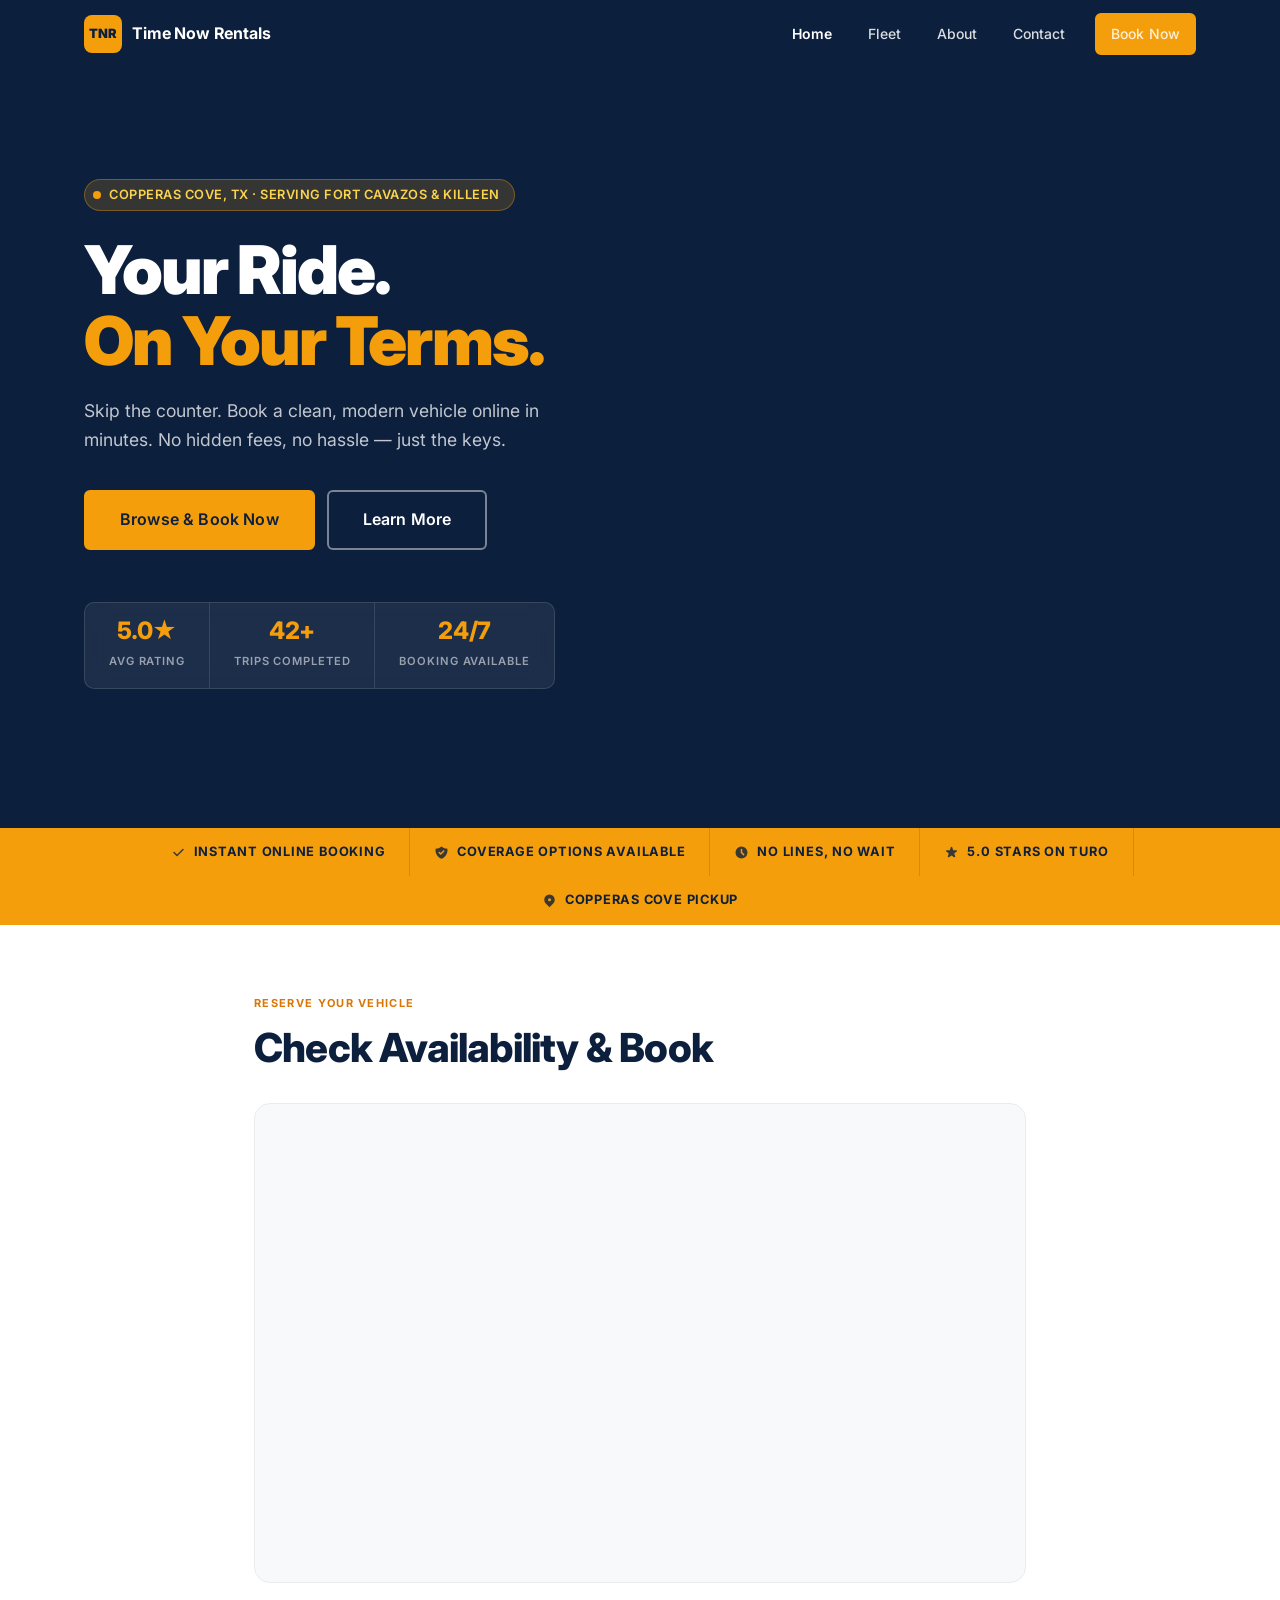
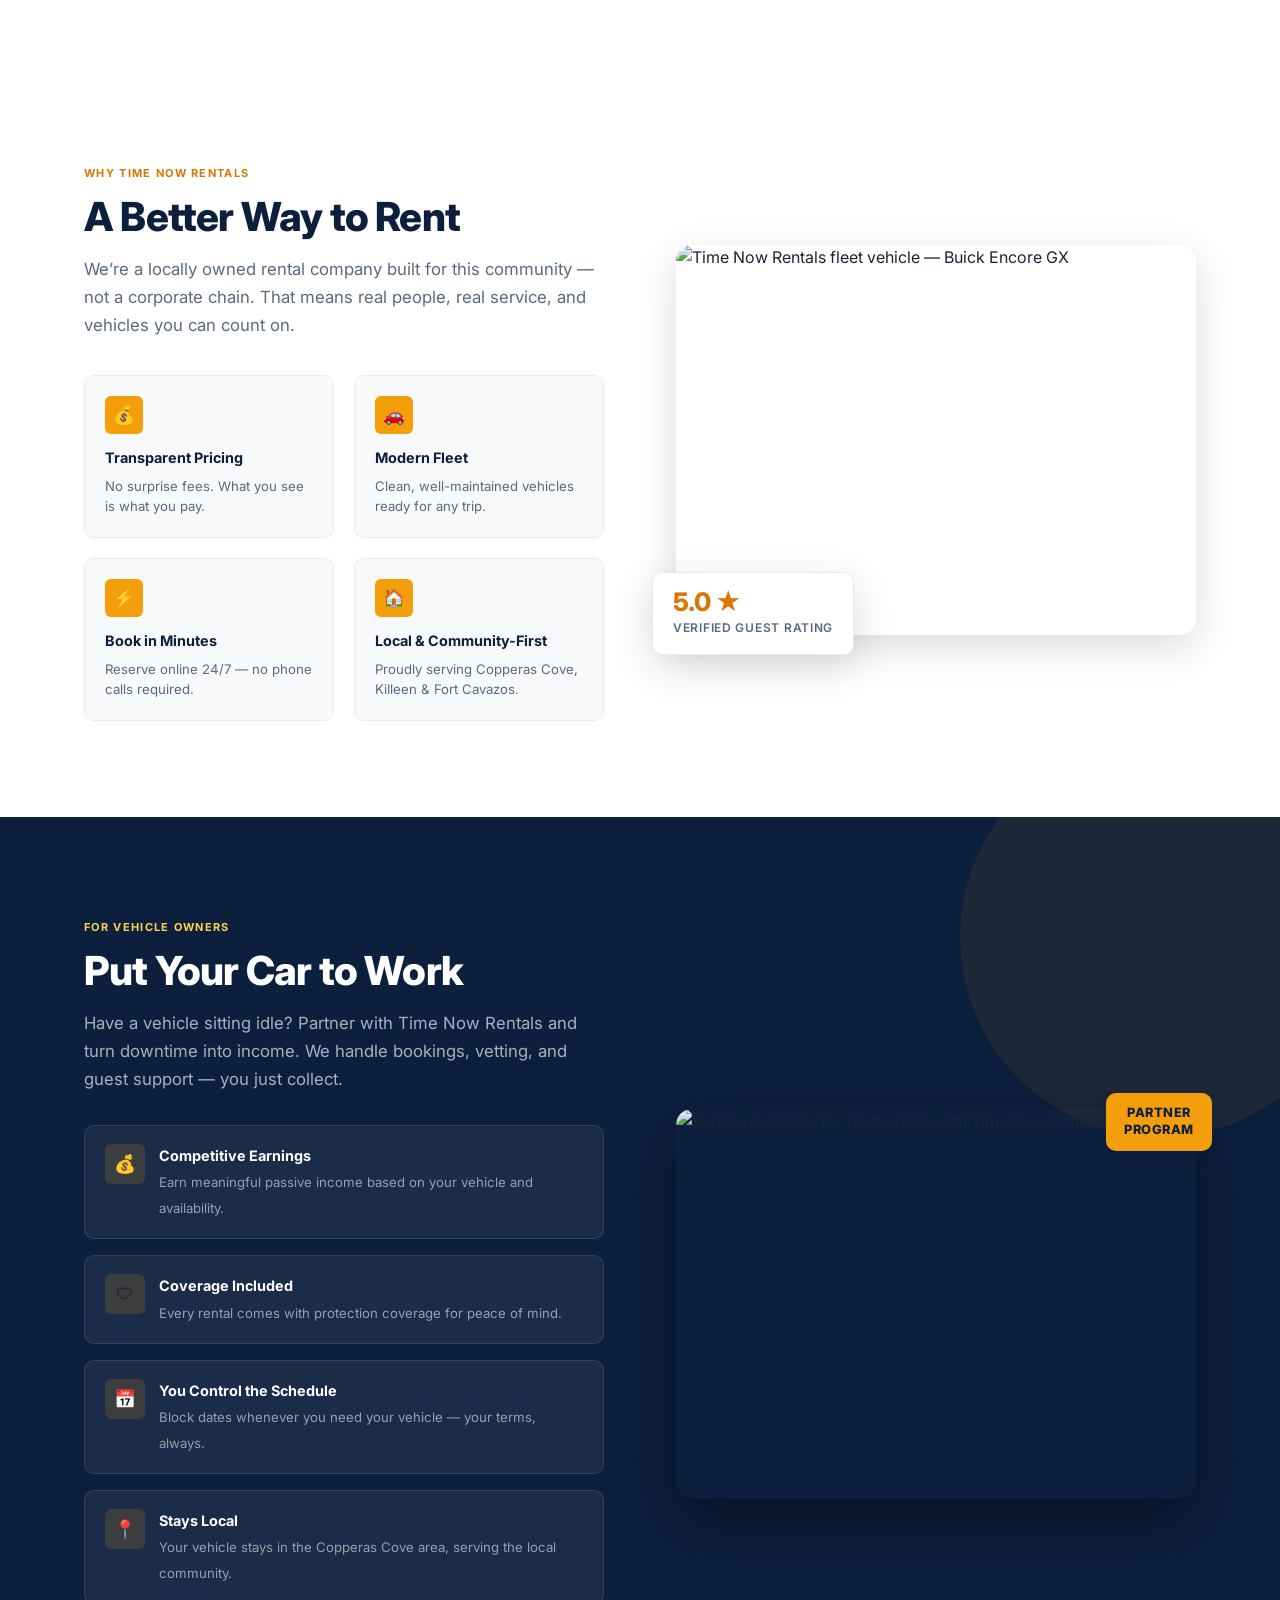
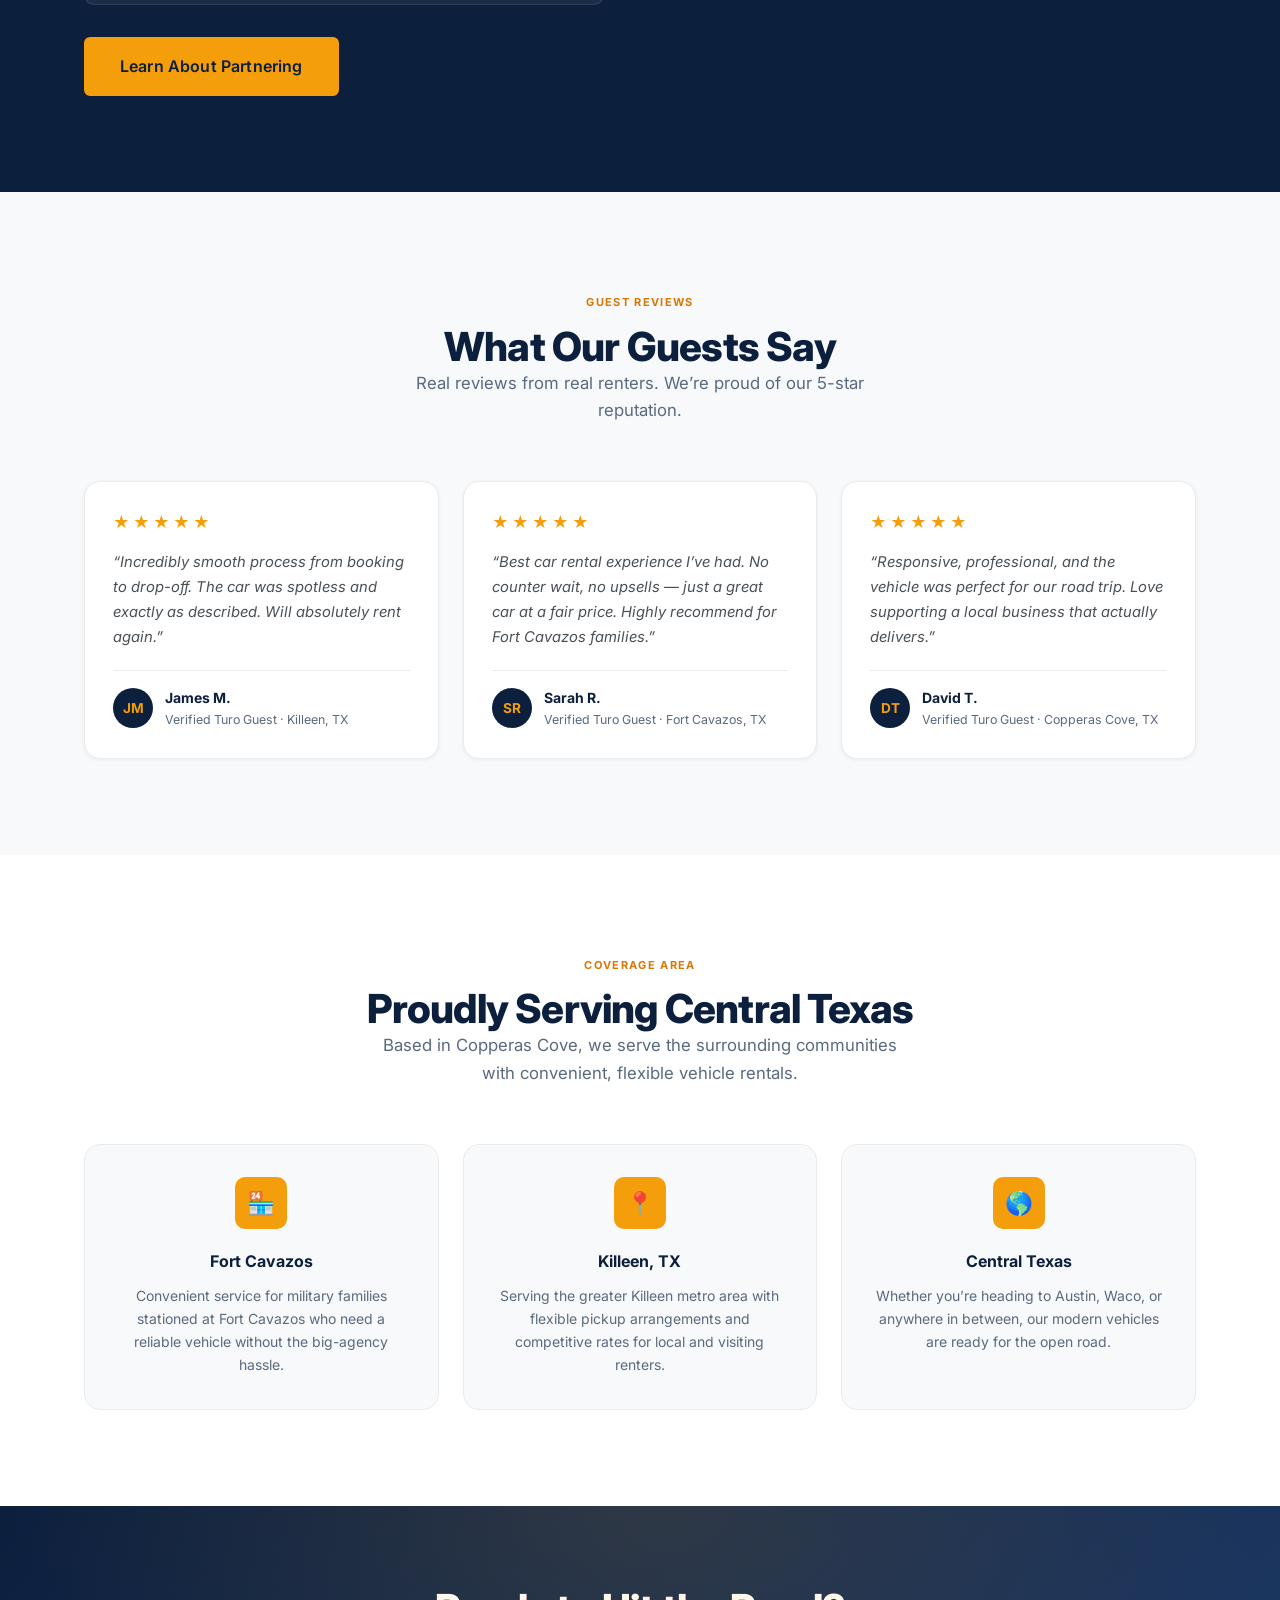
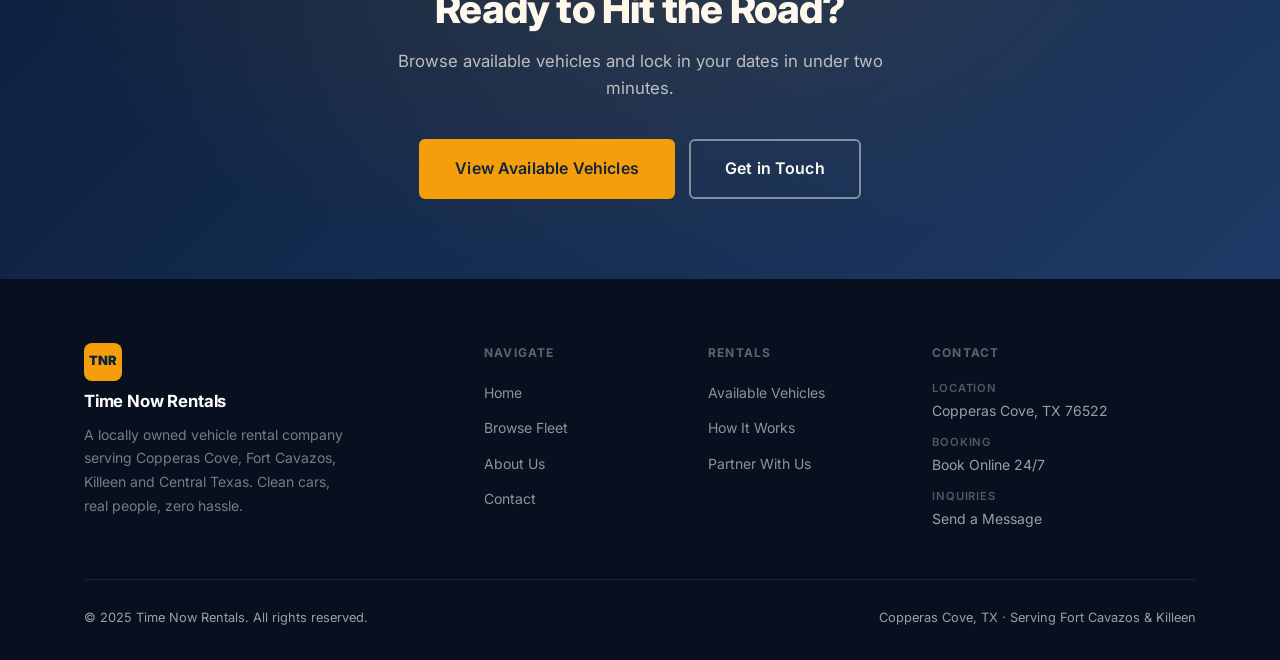
==== index.html @ 60cb6095 "Fix Wheelbase widget: use wheelbase-store custom element in index.html" ====
<!DOCTYPE html>
<html lang="en">
<head>
  <meta charset="UTF-8">
  <meta name="viewport" content="width=device-width, initial-scale=1.0">

  <!-- Primary SEO -->
  <title>Time Now Rentals | Car Rentals in Copperas Cove, TX — No Lines, No Fees</title>
  <meta name="description" content="Time Now Rentals offers clean, reliable car rentals in Copperas Cove, TX. Serving Fort Cavazos, Killeen & Central Texas. Instant online booking, flexible rates, 5.0-star service.">
  <meta name="keywords" content="car rental Copperas Cove TX, car rental Killeen TX, Fort Cavazos car rental, vehicle rental Central Texas, affordable car rental Texas, no fee car rental">
  <link rel="canonical" href="https://timenowrentals.com/">

  <!-- Open Graph -->
  <meta property="og:type" content="website">
  <meta property="og:url" content="https://timenowrentals.com/">
  <meta property="og:title" content="Time Now Rentals | Car Rentals in Copperas Cove, TX">
  <meta property="og:description" content="Clean, reliable vehicles. Instant online booking. No lines, no hidden fees. Serving Fort Cavazos, Killeen & Copperas Cove, TX.">
  <meta property="og:image" content="https://res.cloudinary.com/outdoorsy/image/upload/t_odw,a_exif,q_auto,f_auto,w_1200,h_630,c_fill/v1775086550/p/rentals/513238/images/hoom2nwshmah9omjgcvp.jpg">
  <meta property="og:site_name" content="Time Now Rentals">
  <meta property="og:locale" content="en_US">

  <!-- Twitter Card -->
  <meta name="twitter:card" content="summary_large_image">
  <meta name="twitter:title" content="Time Now Rentals — Copperas Cove, TX Car Rentals">
  <meta name="twitter:description" content="No lines. No hidden fees. Book a clean vehicle online in minutes. Serving Fort Cavazos & Killeen.">
  <meta name="twitter:image" content="https://res.cloudinary.com/outdoorsy/image/upload/t_odw,a_exif,q_auto,f_auto,w_1200,h_630,c_fill/v1775086550/p/rentals/513238/images/hoom2nwshmah9omjgcvp.jpg">

  <!-- Additional SEO -->
  <meta name="robots" content="index, follow, max-image-preview:large, max-snippet:-1, max-video-preview:-1">
  <meta name="geo.region" content="US-TX">
  <meta name="geo.placename" content="Copperas Cove">

  <!-- Favicon -->
  <link rel="icon" type="image/svg+xml" href="favicon.svg">
  <link rel="alternate icon" href="favicon.ico">
  <link rel="apple-touch-icon" href="favicon.svg">

  <!-- Fonts -->
  <link rel="preconnect" href="https://fonts.googleapis.com">
  <link rel="preconnect" href="https://fonts.gstatic.com" crossorigin>
  <link href="https://fonts.googleapis.com/css2?family=Inter:wght@300;400;500;600;700;800;900&display=swap" rel="stylesheet">

  <!-- Styles -->
  <link rel="stylesheet" href="style.css">

  <!-- Structured Data -->
  <script type="application/ld+json">
  {
    "@context": "https://schema.org",
    "@type": "LocalBusiness",
    "name": "Time Now Rentals",
    "description": "Locally owned car rental company in Copperas Cove, TX. Clean, modern vehicles with instant online booking. Serving Fort Cavazos, Killeen and Central Texas.",
    "url": "https://timenowrentals.com",
    "telephone": "+1-254-278-1168",
    "priceRange": "$$",
    "address": {
      "@type": "PostalAddress",
      "addressLocality": "Copperas Cove",
      "addressRegion": "TX",
      "addressCountry": "US"
    },
    "geo": {
      "@type": "GeoCoordinates",
      "latitude": 31.1218,
      "longitude": -97.9081
    },
    "areaServed": ["Copperas Cove", "Killeen", "Fort Cavazos", "Harker Heights", "Central Texas"],
    "aggregateRating": {
      "@type": "AggregateRating",
      "ratingValue": "5.0",
      "reviewCount": "42"
    },
    "openingHoursSpecification": {
      "@type": "OpeningHoursSpecification",
      "dayOfWeek": ["Monday","Tuesday","Wednesday","Thursday","Friday","Saturday","Sunday"],
      "opens": "00:00",
      "closes": "23:59"
    }
  }
  </script>

  <!-- Analytics -->
  <script async src="https://www.googletagmanager.com/gtag/js?id=G-KTR6MY8BYP"></script>
  <script>
    window.dataLayer = window.dataLayer || [];
    function gtag(){dataLayer.push(arguments);}
    gtag('js', new Date());
    gtag('config', 'G-KTR6MY8BYP');
  </script>

  <!-- Wheelbase Widget -->
  <script src="https://d2toxav8qvoos4.cloudfront.net/latest/wheelbase-widget.js"></script>
</head>
<body>

  <!-- ── Navigation ── -->
  <header class="site-header" id="site-header">
    <div class="header-inner">
      <a href="index.html" class="brand">
        <div class="brand-badge">TNR</div>
        <span class="brand-name">Time Now Rentals</span>
      </a>
      <nav aria-label="Main navigation">
        <ul class="nav-links">
          <li><a href="index.html" class="active">Home</a></li>
          <li><a href="fleet.html">Fleet</a></li>
          <li><a href="about.html">About</a></li>
          <li><a href="contact.html">Contact</a></li>
          <li class="nav-cta"><a href="fleet.html" class="btn btn-primary">Book Now</a></li>
        </ul>
      </nav>
    </div>
  </header>

  <!-- ── Hero ── -->
  <section class="hero" aria-label="Hero">
    <div class="hero-bg" style="background-image: url('https://images.unsplash.com/photo-1687917156585-2edf5b37a562?auto=format&fit=crop&w=1400&q=80');"></div>
    <div class="hero-overlay"></div>
    <div class="hero-content">
      <div class="hero-text">
        <div class="hero-tag">
          <div class="hero-tag-dot"></div>
          <span>Copperas Cove, TX &middot; Serving Fort Cavazos &amp; Killeen</span>
        </div>
        <h1 class="hero-heading">
          Your Ride.
          <em>On Your Terms.</em>
        </h1>
        <p class="hero-sub">Skip the counter. Book a clean, modern vehicle online in minutes. No hidden fees, no hassle — just the keys.</p>
        <div class="hero-actions">
          <a href="fleet.html" class="btn btn-primary btn-lg">Browse &amp; Book Now</a>
          <a href="about.html" class="btn btn-outline btn-lg">Learn More</a>
        </div>
        <div class="hero-stats">
          <div class="hero-stat">
            <span class="hero-stat-value">5.0&#9733;</span>
            <span class="hero-stat-label">Avg Rating</span>
          </div>
          <div class="hero-stat-divider"></div>
          <div class="hero-stat">
            <span class="hero-stat-value">42+</span>
            <span class="hero-stat-label">Trips Completed</span>
          </div>
          <div class="hero-stat-divider"></div>
          <div class="hero-stat">
            <span class="hero-stat-value">24/7</span>
            <span class="hero-stat-label">Booking Available</span>
          </div>
        </div>
      </div>
    </div>
  </section>

  <!-- ── Trust Bar ── -->
  <div class="trust-bar" role="complementary" aria-label="Key benefits">
    <div class="trust-inner">
      <div class="trust-item">
        <svg viewBox="0 0 20 20" fill="currentColor" aria-hidden="true"><path fill-rule="evenodd" d="M16.707 5.293a1 1 0 010 1.414l-8 8a1 1 0 01-1.414 0l-4-4a1 1 0 011.414-1.414L8 12.586l7.293-7.293a1 1 0 011.414 0z" clip-rule="evenodd"/></svg>
        Instant Online Booking
      </div>
      <div class="trust-item">
        <svg viewBox="0 0 20 20" fill="currentColor" aria-hidden="true"><path fill-rule="evenodd" d="M2.166 4.999A11.954 11.954 0 0010 1.944 11.954 11.954 0 0017.834 5c.11.65.166 1.32.166 2.001 0 5.225-3.34 9.67-8 11.317C5.34 16.67 2 12.225 2 7c0-.682.057-1.35.166-2.001zm11.541 3.708a1 1 0 00-1.414-1.414L9 10.586 7.707 9.293a1 1 0 00-1.414 1.414l2 2a1 1 0 001.414 0l4-4z" clip-rule="evenodd"/></svg>
        Coverage Options Available
      </div>
      <div class="trust-item">
        <svg viewBox="0 0 20 20" fill="currentColor" aria-hidden="true"><path fill-rule="evenodd" d="M10 18a8 8 0 100-16 8 8 0 000 16zm1-12a1 1 0 10-2 0v4a1 1 0 00.293.707l2.828 2.829a1 1 0 101.415-1.415L11 9.586V6z" clip-rule="evenodd"/></svg>
        No Lines, No Wait
      </div>
      <div class="trust-item">
        <svg viewBox="0 0 20 20" fill="currentColor" aria-hidden="true"><path d="M9.049 2.927c.3-.921 1.603-.921 1.902 0l1.07 3.292a1 1 0 00.95.69h3.462c.969 0 1.371 1.24.588 1.81l-2.8 2.034a1 1 0 00-.364 1.118l1.07 3.292c.3.921-.755 1.688-1.54 1.118l-2.8-2.034a1 1 0 00-1.175 0l-2.8 2.034c-.784.57-1.838-.197-1.539-1.118l1.07-3.292a1 1 0 00-.364-1.118L2.98 8.72c-.783-.57-.38-1.81.588-1.81h3.461a1 1 0 00.951-.69l1.07-3.292z"/></svg>
        5.0 Stars on Turo
      </div>
      <div class="trust-item">
        <svg viewBox="0 0 20 20" fill="currentColor" aria-hidden="true"><path fill-rule="evenodd" d="M5.05 4.05a7 7 0 119.9 9.9L10 18.9l-4.95-4.95a7 7 0 010-9.9zM10 11a2 2 0 100-4 2 2 0 000 4z" clip-rule="evenodd"/></svg>
        Copperas Cove Pickup
      </div>
    </div>
  </div>

  <!-- ── Booking Widget ── -->
  <section class="booking-section" id="booking" aria-label="Book a vehicle">
    <div class="container">
      <div class="section-header">
        <span class="section-eyebrow">Reserve Your Vehicle</span>
        <h2 class="section-title">Check Availability &amp; Book</h2>
      </div>
      <div class="widget-wrapper">
        <wheelbase-store dealer-id="4931047" env="production" store-type="auto"></wheelbase-store>
      </div>
    </div>
  </section>

  <!-- ── Why Choose Us ── -->
  <section class="why-section section" aria-labelledby="why-heading">
    <div class="container">
      <div class="why-inner">
        <div class="why-text">
          <span class="section-eyebrow">Why Time Now Rentals</span>
          <h2 class="section-title" id="why-heading">A Better Way to Rent</h2>
          <p class="section-subtitle">We&rsquo;re a locally owned rental company built for this community — not a corporate chain. That means real people, real service, and vehicles you can count on.</p>
          <div class="why-features">
            <div class="why-feature">
              <div class="why-feature-icon">&#128176;</div>
              <strong>Transparent Pricing</strong>
              <span>No surprise fees. What you see is what you pay.</span>
            </div>
            <div class="why-feature">
              <div class="why-feature-icon">&#128663;</div>
              <strong>Modern Fleet</strong>
              <span>Clean, well-maintained vehicles ready for any trip.</span>
            </div>
            <div class="why-feature">
              <div class="why-feature-icon">&#9889;</div>
              <strong>Book in Minutes</strong>
              <span>Reserve online 24/7 — no phone calls required.</span>
            </div>
            <div class="why-feature">
              <div class="why-feature-icon">&#127968;</div>
              <strong>Local &amp; Community-First</strong>
              <span>Proudly serving Copperas Cove, Killeen &amp; Fort Cavazos.</span>
            </div>
          </div>
        </div>
        <div class="why-visual">
          <div class="why-photo-main">
            <img src="https://res.cloudinary.com/outdoorsy/image/upload/t_odw,a_exif,q_auto,f_auto,w_600,h_400,c_fill/v1775086550/p/rentals/513238/images/hoom2nwshmah9omjgcvp.jpg" alt="Time Now Rentals fleet vehicle — Buick Encore GX" loading="lazy" width="600" height="400">
          </div>
          <div class="why-photo-float">
            <div class="float-card-value">5.0 &#9733;</div>
            <div class="float-card-label">Verified Guest Rating</div>
          </div>
        </div>
      </div>
    </div>
  </section>

  <!-- ── List / Partner Section ── -->
  <section class="list-car-section" id="partner" aria-labelledby="partner-heading">
    <div class="container">
      <div class="list-car-inner">
        <div class="list-car-text">
          <span class="section-eyebrow" style="color: var(--gold-light);">For Vehicle Owners</span>
          <h2 class="section-title light" id="partner-heading">Put Your Car to Work</h2>
          <p class="section-subtitle light">Have a vehicle sitting idle? Partner with Time Now Rentals and turn downtime into income. We handle bookings, vetting, and guest support — you just collect.</p>
          <ul class="list-car-perks" aria-label="Partnership benefits">
            <li>
              <div class="perk-icon">&#128176;</div>
              <div class="perk-text">
                <strong>Competitive Earnings</strong>
                <span>Earn meaningful passive income based on your vehicle and availability.</span>
              </div>
            </li>
            <li>
              <div class="perk-icon">&#128737;</div>
              <div class="perk-text">
                <strong>Coverage Included</strong>
                <span>Every rental comes with protection coverage for peace of mind.</span>
              </div>
            </li>
            <li>
              <div class="perk-icon">&#128197;</div>
              <div class="perk-text">
                <strong>You Control the Schedule</strong>
                <span>Block dates whenever you need your vehicle — your terms, always.</span>
              </div>
            </li>
            <li>
              <div class="perk-icon">&#128205;</div>
              <div class="perk-text">
                <strong>Stays Local</strong>
                <span>Your vehicle stays in the Copperas Cove area, serving the local community.</span>
              </div>
            </li>
          </ul>
          <div class="list-car-cta">
            <a href="contact.html?inquiry=list-car" class="btn btn-primary btn-lg">Learn About Partnering</a>
          </div>
        </div>
        <div class="list-car-visual">
          <div class="list-car-badge">Partner<br>Program</div>
          <div class="list-car-photo">
            <img src="https://res.cloudinary.com/outdoorsy/image/upload/t_odw,a_exif,q_auto,f_auto,w_600,h_400,c_fill/v1775085910/p/rentals/513237/images/gt4gju5jmqsystaajmo7.jpg" alt="Vehicle available for partnership with Time Now Rentals" loading="lazy" width="600" height="400">
          </div>
        </div>
      </div>
    </div>
  </section>

  <!-- ── Reviews ── -->
  <section class="reviews-section section" aria-labelledby="reviews-heading">
    <div class="container">
      <div class="section-header centered">
        <span class="section-eyebrow">Guest Reviews</span>
        <h2 class="section-title" id="reviews-heading">What Our Guests Say</h2>
        <p class="section-subtitle">Real reviews from real renters. We&rsquo;re proud of our 5-star reputation.</p>
      </div>
      <div class="reviews-grid">
        <article class="review-card">
          <div class="review-stars"><span>&#9733;</span><span>&#9733;</span><span>&#9733;</span><span>&#9733;</span><span>&#9733;</span></div>
          <p class="review-text">&ldquo;Incredibly smooth process from booking to drop-off. The car was spotless and exactly as described. Will absolutely rent again.&rdquo;</p>
          <div class="review-author">
            <div class="review-avatar">JM</div>
            <div>
              <div class="review-name">James M.</div>
              <div class="review-meta">Verified Turo Guest &middot; Killeen, TX</div>
            </div>
          </div>
        </article>
        <article class="review-card">
          <div class="review-stars"><span>&#9733;</span><span>&#9733;</span><span>&#9733;</span><span>&#9733;</span><span>&#9733;</span></div>
          <p class="review-text">&ldquo;Best car rental experience I&rsquo;ve had. No counter wait, no upsells — just a great car at a fair price. Highly recommend for Fort Cavazos families.&rdquo;</p>
          <div class="review-author">
            <div class="review-avatar">SR</div>
            <div>
              <div class="review-name">Sarah R.</div>
              <div class="review-meta">Verified Turo Guest &middot; Fort Cavazos, TX</div>
            </div>
          </div>
        </article>
        <article class="review-card">
          <div class="review-stars"><span>&#9733;</span><span>&#9733;</span><span>&#9733;</span><span>&#9733;</span><span>&#9733;</span></div>
          <p class="review-text">&ldquo;Responsive, professional, and the vehicle was perfect for our road trip. Love supporting a local business that actually delivers.&rdquo;</p>
          <div class="review-author">
            <div class="review-avatar">DT</div>
            <div>
              <div class="review-name">David T.</div>
              <div class="review-meta">Verified Turo Guest &middot; Copperas Cove, TX</div>
            </div>
          </div>
        </article>
      </div>
    </div>
  </section>

  <!-- ── Service Areas ── -->
  <section class="serve-section section section-alt" aria-labelledby="serve-heading">
    <div class="container">
      <div class="section-header centered">
        <span class="section-eyebrow">Coverage Area</span>
        <h2 class="section-title" id="serve-heading">Proudly Serving Central Texas</h2>
        <p class="section-subtitle">Based in Copperas Cove, we serve the surrounding communities with convenient, flexible vehicle rentals.</p>
      </div>
      <div class="serve-grid">
        <div class="serve-card">
          <div class="serve-icon">&#127978;</div>
          <h3>Fort Cavazos</h3>
          <p>Convenient service for military families stationed at Fort Cavazos who need a reliable vehicle without the big-agency hassle.</p>
        </div>
        <div class="serve-card">
          <div class="serve-icon">&#128205;</div>
          <h3>Killeen, TX</h3>
          <p>Serving the greater Killeen metro area with flexible pickup arrangements and competitive rates for local and visiting renters.</p>
        </div>
        <div class="serve-card">
          <div class="serve-icon">&#127758;</div>
          <h3>Central Texas</h3>
          <p>Whether you&rsquo;re heading to Austin, Waco, or anywhere in between, our modern vehicles are ready for the open road.</p>
        </div>
      </div>
    </div>
  </section>

  <!-- ── CTA Banner ── -->
  <section class="cta-banner" aria-label="Call to action">
    <div class="container">
      <h2 class="section-title">Ready to Hit the Road?</h2>
      <p class="section-subtitle">Browse available vehicles and lock in your dates in under two minutes.</p>
      <div class="cta-actions">
        <a href="fleet.html" class="btn btn-primary btn-lg">View Available Vehicles</a>
        <a href="contact.html" class="btn btn-outline btn-lg">Get in Touch</a>
      </div>
    </div>
  </section>

  <!-- ── Footer ── -->
  <footer class="site-footer" role="contentinfo">
    <div class="container">
      <div class="footer-grid">
        <div class="footer-brand">
          <a href="index.html" class="brand">
            <div class="brand-badge">TNR</div>
          </a>
          <span class="brand-name">Time Now Rentals</span>
          <p>A locally owned vehicle rental company serving Copperas Cove, Fort Cavazos, Killeen and Central Texas. Clean cars, real people, zero hassle.</p>
        </div>
        <div class="footer-col">
          <h4>Navigate</h4>
          <ul>
            <li><a href="index.html">Home</a></li>
            <li><a href="fleet.html">Browse Fleet</a></li>
            <li><a href="about.html">About Us</a></li>
            <li><a href="contact.html">Contact</a></li>
          </ul>
        </div>
        <div class="footer-col">
          <h4>Rentals</h4>
          <ul>
            <li><a href="fleet.html">Available Vehicles</a></li>
            <li><a href="fleet.html">How It Works</a></li>
            <li><a href="contact.html?inquiry=list-car">Partner With Us</a></li>
          </ul>
        </div>
        <div class="footer-col">
          <h4>Contact</h4>
          <div class="footer-contact">
            <div class="footer-contact-item">
              <div>
                <span class="fi-label">Location</span>
                <span>Copperas Cove, TX 76522</span>
              </div>
            </div>
            <div class="footer-contact-item">
              <div>
                <span class="fi-label">Booking</span>
                <a href="fleet.html">Book Online 24/7</a>
              </div>
            </div>
            <div class="footer-contact-item">
              <div>
                <span class="fi-label">Inquiries</span>
                <a href="contact.html">Send a Message</a>
              </div>
            </div>
          </div>
        </div>
      </div>
      <div class="footer-bottom">
        <span>&copy; 2025 Time Now Rentals. All rights reserved.</span>
        <span>Copperas Cove, TX &middot; Serving Fort Cavazos &amp; Killeen</span>
      </div>
    </div>
  </footer>

  <!-- Scroll nav script -->
  <script>
    const header = document.getElementById('site-header');
    window.addEventListener('scroll', () => {
      header.classList.toggle('scrolled', window.scrollY > 40);
    }, { passive: true });
  </script>

</body>
</html>
---- style.css ----
/* =============================================
   TIME NOW RENTALS — PROFESSIONAL STYLESHEET
   Clean, modern car rental brand design
   ============================================= */

/* ── Reset & Base ── */
*, *::before, *::after { box-sizing: border-box; margin: 0; padding: 0; }

:root {
  --navy:      #0c1f3d;
  --navy-mid:  #162d52;
  --navy-light:#1e3a66;
  --gold:      #f59e0b;
  --gold-dark: #d97706;
  --gold-light:#fcd34d;
  --white:     #ffffff;
  --off-white: #f8f9fa;
  --gray-100:  #f1f3f5;
  --gray-200:  #e9ecef;
  --gray-400:  #adb5bd;
  --gray-500:  #868e96;
  --gray-700:  #495057;
  --gray-900:  #212529;
  --text:      #1a2535;
  --text-light:#5a6a7e;
  --radius-sm: 6px;
  --radius:    10px;
  --radius-lg: 16px;
  --radius-xl: 24px;
  --shadow-sm: 0 1px 4px rgba(0,0,0,.06);
  --shadow:    0 4px 16px rgba(0,0,0,.10);
  --shadow-lg: 0 12px 40px rgba(0,0,0,.14);
  --transition: .22s ease;
  --max-w:     1160px;
}

html { scroll-behavior: smooth; -webkit-font-smoothing: antialiased; }

body {
  font-family: 'Inter', -apple-system, BlinkMacSystemFont, 'Segoe UI', sans-serif;
  font-size: 16px;
  line-height: 1.6;
  color: var(--text);
  background: var(--white);
}

img { display: block; max-width: 100%; }
a { color: inherit; text-decoration: none; }

/* ── Utility ── */
.container { width: 100%; max-width: var(--max-w); margin: 0 auto; padding: 0 24px; }

/* ── Typography ── */
.section-eyebrow {
  display: inline-block;
  font-size: 11px;
  font-weight: 700;
  letter-spacing: .12em;
  text-transform: uppercase;
  color: var(--gold-dark);
  margin-bottom: 12px;
}
.section-title {
  font-size: clamp(1.75rem, 3.5vw, 2.5rem);
  font-weight: 800;
  line-height: 1.15;
  color: var(--navy);
  letter-spacing: -.02em;
}
.section-title.light { color: var(--white); }
.section-subtitle {
  font-size: 1.05rem;
  color: var(--text-light);
  max-width: 520px;
  line-height: 1.65;
}
.section-subtitle.light { color: rgba(255,255,255,.75); }

/* ── Buttons ── */
.btn {
  display: inline-flex;
  align-items: center;
  gap: 8px;
  padding: 13px 28px;
  border-radius: var(--radius-sm);
  font-size: .925rem;
  font-weight: 600;
  letter-spacing: .01em;
  cursor: pointer;
  border: 2px solid transparent;
  transition: background var(--transition), color var(--transition), border-color var(--transition), transform var(--transition), box-shadow var(--transition);
}
.btn:hover { transform: translateY(-1px); }
.btn-primary {
  background: var(--gold);
  color: var(--navy);
  border-color: var(--gold);
}
.btn-primary:hover { background: var(--gold-dark); border-color: var(--gold-dark); box-shadow: 0 6px 20px rgba(245,158,11,.3); }
.btn-outline {
  background: transparent;
  color: var(--white);
  border-color: rgba(255,255,255,.45);
}
.btn-outline:hover { background: rgba(255,255,255,.1); border-color: var(--white); }
.btn-outline-dark {
  background: transparent;
  color: var(--navy);
  border-color: var(--navy);
}
.btn-outline-dark:hover { background: var(--navy); color: var(--white); }
.btn-lg { padding: 15px 34px; font-size: 1rem; }
.btn svg, .btn .btn-icon { width: 18px; height: 18px; flex-shrink: 0; }

/* ── Navigation ── */
.site-header {
  position: fixed;
  top: 0; left: 0; right: 0;
  z-index: 1000;
  background: transparent;
  transition: background var(--transition), box-shadow var(--transition);
}
.site-header.scrolled {
  background: var(--navy);
  box-shadow: 0 2px 20px rgba(0,0,0,.25);
}
.header-inner {
  display: flex;
  align-items: center;
  justify-content: space-between;
  height: 68px;
  max-width: var(--max-w);
  margin: 0 auto;
  padding: 0 24px;
}
.brand {
  display: flex;
  align-items: center;
  gap: 10px;
  text-decoration: none;
}
.brand-badge {
  width: 38px; height: 38px;
  background: var(--gold);
  border-radius: 8px;
  display: flex;
  align-items: center;
  justify-content: center;
  font-weight: 900;
  font-size: .8rem;
  color: var(--navy);
  letter-spacing: .02em;
  flex-shrink: 0;
}
.brand-name {
  font-size: 1rem;
  font-weight: 700;
  color: var(--white);
  letter-spacing: -.01em;
  line-height: 1.2;
}
.nav-links {
  display: flex;
  align-items: center;
  gap: 8px;
  list-style: none;
}
.nav-links a {
  display: block;
  padding: 8px 14px;
  font-size: .875rem;
  font-weight: 500;
  color: rgba(255,255,255,.85);
  border-radius: var(--radius-sm);
  transition: color var(--transition), background var(--transition);
}
.nav-links a:hover { color: var(--white); background: rgba(255,255,255,.08); }
.nav-links a.active { color: var(--white); font-weight: 600; }
.nav-cta { margin-left: 8px; }

/* ── Hero ── */
.hero {
  position: relative;
  min-height: 92vh;
  display: flex;
  align-items: center;
  overflow: hidden;
  background: var(--navy);
}
.hero-bg {
  position: absolute;
  inset: 0;
  background-size: cover;
  background-position: center 40%;
  background-repeat: no-repeat;
}
.hero-overlay {
  position: absolute;
  inset: 0;
  background: linear-gradient(105deg, rgba(12,31,61,.88) 0%, rgba(12,31,61,.65) 55%, rgba(12,31,61,.25) 100%);
}
.hero-content {
  position: relative;
  z-index: 2;
  width: 100%;
  max-width: var(--max-w);
  margin: 0 auto;
  padding: 100px 24px 60px;
}
.hero-text { max-width: 600px; }
.hero-tag {
  display: inline-flex;
  align-items: center;
  gap: 8px;
  background: rgba(245,158,11,.18);
  border: 1px solid rgba(245,158,11,.35);
  border-radius: 100px;
  padding: 5px 14px 5px 8px;
  margin-bottom: 24px;
}
.hero-tag-dot {
  width: 8px; height: 8px;
  border-radius: 50%;
  background: var(--gold);
  flex-shrink: 0;
}
.hero-tag span {
  font-size: .8rem;
  font-weight: 600;
  color: var(--gold-light);
  letter-spacing: .04em;
  text-transform: uppercase;
}
.hero-heading {
  font-size: clamp(2.5rem, 6vw, 4.2rem);
  font-weight: 900;
  line-height: 1.05;
  color: var(--white);
  letter-spacing: -.03em;
  margin-bottom: 20px;
}
.hero-heading em {
  font-style: normal;
  color: var(--gold);
  display: block;
}
.hero-sub {
  font-size: 1.1rem;
  color: rgba(255,255,255,.75);
  line-height: 1.65;
  margin-bottom: 36px;
  max-width: 480px;
}
.hero-actions {
  display: flex;
  flex-wrap: wrap;
  gap: 12px;
  margin-bottom: 52px;
}
.hero-stats {
  display: flex;
  align-items: stretch;
  gap: 0;
  background: rgba(255,255,255,.07);
  border: 1px solid rgba(255,255,255,.12);
  border-radius: var(--radius);
  backdrop-filter: blur(12px);
  overflow: hidden;
  width: fit-content;
}
.hero-stat {
  padding: 16px 24px;
  text-align: center;
  min-width: 110px;
}
.hero-stat-value {
  display: block;
  font-size: 1.5rem;
  font-weight: 800;
  color: var(--gold);
  letter-spacing: -.02em;
  line-height: 1;
  margin-bottom: 4px;
}
.hero-stat-label {
  font-size: .7rem;
  font-weight: 600;
  letter-spacing: .08em;
  text-transform: uppercase;
  color: rgba(255,255,255,.55);
}
.hero-stat-divider {
  width: 1px;
  background: rgba(255,255,255,.12);
  align-self: stretch;
}

/* ── Trust Bar ── */
.trust-bar {
  background: var(--gold);
  overflow: hidden;
}
.trust-inner {
  display: flex;
  align-items: center;
  justify-content: center;
  flex-wrap: wrap;
  gap: 0;
  max-width: var(--max-w);
  margin: 0 auto;
  padding: 0 24px;
}
.trust-item {
  display: flex;
  align-items: center;
  gap: 8px;
  padding: 14px 24px;
  font-size: .8rem;
  font-weight: 700;
  letter-spacing: .06em;
  text-transform: uppercase;
  color: var(--navy);
  white-space: nowrap;
  border-right: 1px solid rgba(12,31,61,.15);
}
.trust-item:last-child { border-right: none; }
.trust-item svg { width: 15px; height: 15px; opacity: .8; flex-shrink: 0; }

/* ── Sections Common ── */
.section { padding: 96px 0; }
.section-sm { padding: 64px 0; }
.section-alt { background: var(--off-white); }
.section-dark { background: var(--navy); }
.section-header { margin-bottom: 56px; }
.section-header.centered { text-align: center; }
.section-header.centered .section-subtitle { margin: 0 auto; }

/* ── Booking Section ── */
.booking-section {
  padding: 64px 0 80px;
  background: var(--white);
}
.booking-section .container { max-width: 820px; }
.booking-section .section-header { margin-bottom: 32px; }
.widget-wrapper {
  background: var(--off-white);
  border: 1px solid var(--gray-200);
  border-radius: var(--radius-lg);
  overflow: hidden;
  min-height: 480px;
}

/* ── Why Section ── */
.why-section { padding: 96px 0; background: var(--white); }
.why-inner {
  display: grid;
  grid-template-columns: 1fr 1fr;
  gap: 72px;
  align-items: center;
}
.why-text .section-subtitle { margin-top: 16px; }
.why-features {
  display: grid;
  grid-template-columns: 1fr 1fr;
  gap: 20px;
  margin-top: 36px;
}
.why-feature {
  display: flex;
  flex-direction: column;
  gap: 8px;
  padding: 20px;
  background: var(--off-white);
  border-radius: var(--radius);
  border: 1px solid var(--gray-200);
  transition: border-color var(--transition), box-shadow var(--transition);
}
.why-feature:hover { border-color: var(--gold); box-shadow: var(--shadow-sm); }
.why-feature-icon {
  width: 38px; height: 38px;
  background: var(--gold);
  border-radius: var(--radius-sm);
  display: flex;
  align-items: center;
  justify-content: center;
  font-size: 1.1rem;
  flex-shrink: 0;
  margin-bottom: 4px;
}
.why-feature strong {
  font-size: .9rem;
  font-weight: 700;
  color: var(--navy);
}
.why-feature span {
  font-size: .825rem;
  color: var(--text-light);
  line-height: 1.5;
}
.why-visual { position: relative; }
.why-photo-main {
  border-radius: var(--radius-lg);
  overflow: hidden;
  box-shadow: var(--shadow-lg);
  aspect-ratio: 4/3;
}
.why-photo-main img { width: 100%; height: 100%; object-fit: cover; }
.why-photo-float {
  position: absolute;
  bottom: -20px;
  left: -24px;
  background: var(--white);
  border-radius: var(--radius);
  padding: 16px 20px;
  box-shadow: var(--shadow-lg);
  border: 1px solid var(--gray-200);
}
.float-card-value {
  font-size: 1.6rem;
  font-weight: 800;
  color: var(--gold-dark);
  letter-spacing: -.02em;
  line-height: 1;
}
.float-card-label {
  font-size: .75rem;
  font-weight: 600;
  letter-spacing: .06em;
  text-transform: uppercase;
  color: var(--text-light);
  margin-top: 4px;
}

/* ── List Car / Partner Section ── */
.list-car-section {
  padding: 96px 0;
  background: var(--navy);
  position: relative;
  overflow: hidden;
}
.list-car-section::before {
  content: '';
  position: absolute;
  top: -80px; right: -80px;
  width: 400px; height: 400px;
  border-radius: 50%;
  background: rgba(245,158,11,.07);
  pointer-events: none;
}
.list-car-inner {
  display: grid;
  grid-template-columns: 1fr 1fr;
  gap: 72px;
  align-items: center;
}
.list-car-text .section-subtitle { margin-top: 16px; color: rgba(255,255,255,.65); }
.list-car-perks {
  list-style: none;
  display: flex;
  flex-direction: column;
  gap: 16px;
  margin-top: 32px;
}
.list-car-perks li {
  display: flex;
  align-items: flex-start;
  gap: 14px;
  padding: 18px 20px;
  background: rgba(255,255,255,.06);
  border: 1px solid rgba(255,255,255,.1);
  border-radius: var(--radius);
  transition: background var(--transition), border-color var(--transition);
}
.list-car-perks li:hover { background: rgba(255,255,255,.09); border-color: rgba(245,158,11,.3); }
.perk-icon {
  width: 40px; height: 40px;
  background: rgba(245,158,11,.15);
  border-radius: var(--radius-sm);
  display: flex;
  align-items: center;
  justify-content: center;
  font-size: 1.1rem;
  flex-shrink: 0;
}
.list-car-perks strong {
  display: block;
  font-size: .9rem;
  font-weight: 700;
  color: var(--white);
  margin-bottom: 2px;
}
.list-car-perks span {
  font-size: .825rem;
  color: rgba(255,255,255,.55);
  line-height: 1.5;
}
.list-car-perks .perk-text { flex: 1; }
.list-car-cta { margin-top: 32px; }
.list-car-visual { position: relative; }
.list-car-photo {
  border-radius: var(--radius-lg);
  overflow: hidden;
  aspect-ratio: 4/3;
  box-shadow: 0 24px 60px rgba(0,0,0,.35);
}
.list-car-photo img { width: 100%; height: 100%; object-fit: cover; }
.list-car-badge {
  position: absolute;
  top: -16px; right: -16px;
  background: var(--gold);
  color: var(--navy);
  font-weight: 800;
  font-size: .8rem;
  letter-spacing: .04em;
  text-transform: uppercase;
  border-radius: var(--radius);
  padding: 12px 18px;
  box-shadow: var(--shadow);
  line-height: 1.3;
  text-align: center;
}

/* ── Reviews ── */
.reviews-section { padding: 96px 0; background: var(--off-white); }
.reviews-grid {
  display: grid;
  grid-template-columns: repeat(3, 1fr);
  gap: 24px;
  margin-top: 48px;
}
.review-card {
  background: var(--white);
  border-radius: var(--radius-lg);
  padding: 28px;
  border: 1px solid var(--gray-200);
  box-shadow: var(--shadow-sm);
  transition: box-shadow var(--transition), transform var(--transition);
}
.review-card:hover { box-shadow: var(--shadow); transform: translateY(-3px); }
.review-stars {
  display: flex;
  gap: 3px;
  margin-bottom: 14px;
}
.review-stars span { color: var(--gold); font-size: 1rem; }
.review-text {
  font-size: .925rem;
  line-height: 1.7;
  color: var(--gray-700);
  margin-bottom: 20px;
  font-style: italic;
}
.review-author {
  display: flex;
  align-items: center;
  gap: 12px;
  border-top: 1px solid var(--gray-200);
  padding-top: 16px;
}
.review-avatar {
  width: 40px; height: 40px;
  border-radius: 50%;
  background: var(--navy);
  display: flex;
  align-items: center;
  justify-content: center;
  font-size: .85rem;
  font-weight: 700;
  color: var(--gold);
  flex-shrink: 0;
}
.review-name { font-size: .875rem; font-weight: 700; color: var(--navy); }
.review-meta { font-size: .775rem; color: var(--text-light); }

/* ── Serve Section ── */
.serve-section {
  padding: 96px 0;
  background: var(--white);
}
.serve-grid {
  display: grid;
  grid-template-columns: repeat(3, 1fr);
  gap: 24px;
  margin-top: 48px;
}
.serve-card {
  padding: 32px 28px;
  background: var(--off-white);
  border-radius: var(--radius-lg);
  border: 1px solid var(--gray-200);
  transition: border-color var(--transition), box-shadow var(--transition);
  text-align: center;
}
.serve-card:hover { border-color: var(--gold); box-shadow: var(--shadow); }
.serve-icon {
  width: 52px; height: 52px;
  background: var(--gold);
  border-radius: var(--radius);
  display: flex;
  align-items: center;
  justify-content: center;
  font-size: 1.4rem;
  margin: 0 auto 20px;
}
.serve-card h3 {
  font-size: 1rem;
  font-weight: 700;
  color: var(--navy);
  margin-bottom: 10px;
}
.serve-card p {
  font-size: .875rem;
  color: var(--text-light);
  line-height: 1.65;
}

/* ── CTA Banner ── */
.cta-banner {
  padding: 80px 0;
  background: linear-gradient(135deg, var(--navy) 0%, var(--navy-light) 100%);
  text-align: center;
  position: relative;
  overflow: hidden;
}
.cta-banner::before {
  content: '';
  position: absolute;
  inset: 0;
  background: radial-gradient(ellipse at 50% 0%, rgba(245,158,11,.12) 0%, transparent 70%);
  pointer-events: none;
}
.cta-banner .section-title { color: var(--white); margin-bottom: 16px; }
.cta-banner .section-subtitle { color: rgba(255,255,255,.7); margin: 0 auto 36px; }
.cta-actions { display: flex; justify-content: center; gap: 14px; flex-wrap: wrap; }

/* ── Footer ── */
.site-footer {
  background: #080f1e;
  color: rgba(255,255,255,.6);
  padding: 64px 0 32px;
}
.footer-grid {
  display: grid;
  grid-template-columns: 2fr 1fr 1fr 1.5fr;
  gap: 48px;
  margin-bottom: 48px;
}
.footer-brand .brand-name { color: var(--white); font-size: 1.05rem; margin-top: 10px; display: block; }
.footer-brand p {
  font-size: .875rem;
  line-height: 1.7;
  color: rgba(255,255,255,.45);
  margin-top: 12px;
  max-width: 260px;
}
.footer-col h4 {
  font-size: .75rem;
  font-weight: 700;
  letter-spacing: .1em;
  text-transform: uppercase;
  color: rgba(255,255,255,.35);
  margin-bottom: 18px;
}
.footer-col ul { list-style: none; display: flex; flex-direction: column; gap: 10px; }
.footer-col ul a {
  font-size: .875rem;
  color: rgba(255,255,255,.55);
  transition: color var(--transition);
}
.footer-col ul a:hover { color: var(--gold); }
.footer-contact { display: flex; flex-direction: column; gap: 12px; }
.footer-contact-item {
  display: flex;
  align-items: flex-start;
  gap: 10px;
  font-size: .875rem;
}
.footer-contact-item .fi-label {
  font-size: .7rem;
  font-weight: 600;
  letter-spacing: .08em;
  text-transform: uppercase;
  color: rgba(255,255,255,.3);
  margin-bottom: 2px;
  display: block;
}
.footer-contact-item a, .footer-contact-item span { color: rgba(255,255,255,.6); }
.footer-bottom {
  border-top: 1px solid rgba(255,255,255,.08);
  padding-top: 28px;
  display: flex;
  align-items: center;
  justify-content: space-between;
  flex-wrap: wrap;
  gap: 12px;
  font-size: .8rem;
}
.footer-badge { display: flex; align-items: center; gap: 8px; }

/* ── About Page ── */
.page-hero {
  padding: 120px 0 80px;
  background: linear-gradient(135deg, var(--navy) 0%, var(--navy-light) 100%);
  text-align: center;
  position: relative;
  overflow: hidden;
}
.page-hero::before {
  content: '';
  position: absolute;
  inset: 0;
  background: radial-gradient(ellipse at 50% -20%, rgba(245,158,11,.15) 0%, transparent 60%);
  pointer-events: none;
}
.page-hero-content { position: relative; z-index: 1; }
.page-hero .section-title { color: var(--white); margin-bottom: 14px; }
.page-hero .section-subtitle { color: rgba(255,255,255,.7); margin: 0 auto; }
.about-grid {
  display: grid;
  grid-template-columns: 1fr 1fr;
  gap: 72px;
  align-items: center;
  padding: 96px 0;
}
.about-visual { position: relative; }
.about-photo-main {
  border-radius: var(--radius-lg);
  overflow: hidden;
  box-shadow: var(--shadow-lg);
  aspect-ratio: 4/3;
}
.about-photo-main img { width: 100%; height: 100%; object-fit: cover; }
.about-photo-secondary {
  position: absolute;
  bottom: -24px;
  right: -20px;
  width: 55%;
  border-radius: var(--radius);
  overflow: hidden;
  box-shadow: var(--shadow-lg);
  border: 4px solid var(--white);
  aspect-ratio: 4/3;
}
.about-photo-secondary img { width: 100%; height: 100%; object-fit: cover; }
.about-stats {
  display: grid;
  grid-template-columns: 1fr 1fr;
  gap: 16px;
  margin-top: 32px;
}
.about-stat {
  padding: 20px;
  background: var(--off-white);
  border-radius: var(--radius);
  border: 1px solid var(--gray-200);
  text-align: center;
}
.about-stat-value {
  display: block;
  font-size: 1.75rem;
  font-weight: 800;
  color: var(--gold-dark);
  letter-spacing: -.03em;
}
.about-stat-label {
  font-size: .75rem;
  font-weight: 600;
  letter-spacing: .07em;
  text-transform: uppercase;
  color: var(--text-light);
  margin-top: 4px;
}
.about-values {
  display: flex;
  flex-direction: column;
  gap: 20px;
  margin-top: 36px;
}
.about-value {
  display: flex;
  gap: 16px;
  align-items: flex-start;
}
.about-value-num {
  width: 36px; height: 36px;
  background: var(--gold);
  color: var(--navy);
  font-weight: 800;
  font-size: .85rem;
  border-radius: var(--radius-sm);
  display: flex;
  align-items: center;
  justify-content: center;
  flex-shrink: 0;
  margin-top: 2px;
}
.about-value-title { font-size: .95rem; font-weight: 700; color: var(--navy); margin-bottom: 4px; }
.about-value-desc { font-size: .875rem; color: var(--text-light); line-height: 1.6; }

/* ── Fleet Page ── */
.fleet-hero { padding: 120px 0 60px; background: linear-gradient(135deg, var(--navy) 0%, var(--navy-light) 100%); text-align: center; }
.fleet-hero .section-title { color: var(--white); margin-bottom: 14px; }
.fleet-hero .section-subtitle { color: rgba(255,255,255,.7); margin: 0 auto; }
.fleet-section { padding: 64px 0 96px; }
.fleet-note {
  background: var(--off-white);
  border: 1px solid var(--gray-200);
  border-left: 4px solid var(--gold);
  border-radius: var(--radius-sm);
  padding: 16px 20px;
  font-size: .875rem;
  color: var(--text-light);
  margin-bottom: 48px;
}

/* ── Contact Page ── */
.contact-section { padding: 96px 0; }
.contact-grid {
  display: grid;
  grid-template-columns: 1fr 1.4fr;
  gap: 64px;
  align-items: start;
}
.contact-info { display: flex; flex-direction: column; gap: 24px; }
.contact-info-item {
  display: flex;
  gap: 16px;
  align-items: flex-start;
}
.contact-info-icon {
  width: 44px; height: 44px;
  background: rgba(245,158,11,.12);
  border-radius: var(--radius-sm);
  display: flex;
  align-items: center;
  justify-content: center;
  font-size: 1.2rem;
  flex-shrink: 0;
}
.contact-info-label {
  font-size: .75rem;
  font-weight: 700;
  letter-spacing: .08em;
  text-transform: uppercase;
  color: var(--text-light);
  margin-bottom: 4px;
}
.contact-info-value { font-size: .95rem; font-weight: 600; color: var(--navy); }
.contact-info-sub { font-size: .825rem; color: var(--text-light); margin-top: 2px; }
.contact-booking-card {
  background: var(--navy);
  color: var(--white);
  border-radius: var(--radius-lg);
  padding: 32px;
  margin-top: 8px;
}
.contact-booking-card h3 { font-size: 1.1rem; font-weight: 700; margin-bottom: 10px; }
.contact-booking-card p { font-size: .875rem; color: rgba(255,255,255,.65); margin-bottom: 20px; line-height: 1.65; }
.contact-form-wrap {
  background: var(--off-white);
  border: 1px solid var(--gray-200);
  border-radius: var(--radius-lg);
  padding: 40px;
}
.contact-form-wrap h2 { font-size: 1.4rem; font-weight: 700; color: var(--navy); margin-bottom: 8px; }
.contact-form-wrap > p { font-size: .9rem; color: var(--text-light); margin-bottom: 28px; }
.form-row { display: grid; grid-template-columns: 1fr 1fr; gap: 16px; }
.form-group { display: flex; flex-direction: column; gap: 6px; margin-bottom: 16px; }
.form-group label { font-size: .8rem; font-weight: 600; color: var(--gray-700); letter-spacing: .03em; }
.form-group input,
.form-group select,
.form-group textarea {
  width: 100%;
  padding: 11px 14px;
  border: 1.5px solid var(--gray-200);
  border-radius: var(--radius-sm);
  font-size: .9rem;
  font-family: inherit;
  color: var(--text);
  background: var(--white);
  transition: border-color var(--transition), box-shadow var(--transition);
  outline: none;
}
.form-group input:focus,
.form-group select:focus,
.form-group textarea:focus {
  border-color: var(--gold);
  box-shadow: 0 0 0 3px rgba(245,158,11,.12);
}
.form-group textarea { resize: vertical; min-height: 110px; }

/* ── Responsive ── */
@media (max-width: 1024px) {
  .footer-grid { grid-template-columns: 1fr 1fr; gap: 36px; }
}
@media (max-width: 900px) {
  .why-inner,
  .list-car-inner,
  .about-grid,
  .contact-grid { grid-template-columns: 1fr; gap: 48px; }
  .why-visual,
  .list-car-visual { order: -1; }
  .reviews-grid,
  .serve-grid { grid-template-columns: 1fr 1fr; }
  .why-photo-float { bottom: -16px; left: -12px; }
  .about-photo-secondary { display: none; }
  .list-car-badge { top: -12px; right: -12px; }
}
@media (max-width: 640px) {
  .section { padding: 64px 0; }
  .hero { min-height: 85vh; }
  .hero-heading { font-size: 2.4rem; }
  .hero-stats { flex-direction: column; width: 100%; }
  .hero-stat-divider { width: auto; height: 1px; }
  .trust-inner { flex-direction: column; gap: 0; }
  .trust-item { border-right: none; border-bottom: 1px solid rgba(12,31,61,.12); width: 100%; justify-content: center; }
  .trust-item:last-child { border-bottom: none; }
  .why-features { grid-template-columns: 1fr; }
  .reviews-grid,
  .serve-grid { grid-template-columns: 1fr; }
  .form-row { grid-template-columns: 1fr; }
  .footer-grid { grid-template-columns: 1fr; gap: 32px; }
  .footer-bottom { flex-direction: column; text-align: center; }
  .nav-links { display: none; }
  .header-inner { padding: 0 16px; }
}

/* ── Scroll animation ── */
@keyframes fadeUp {
  from { opacity: 0; transform: translateY(24px); }
  to   { opacity: 1; transform: translateY(0); }
}
.fade-up { animation: fadeUp .6s ease forwards; }
.delay-1 { animation-delay: .1s; }
.delay-2 { animation-delay: .2s; }
.delay-3 { animation-delay: .3s; }

/* ── Scrolled nav ── */
.site-header.scrolled .brand-name { color: var(--white); }
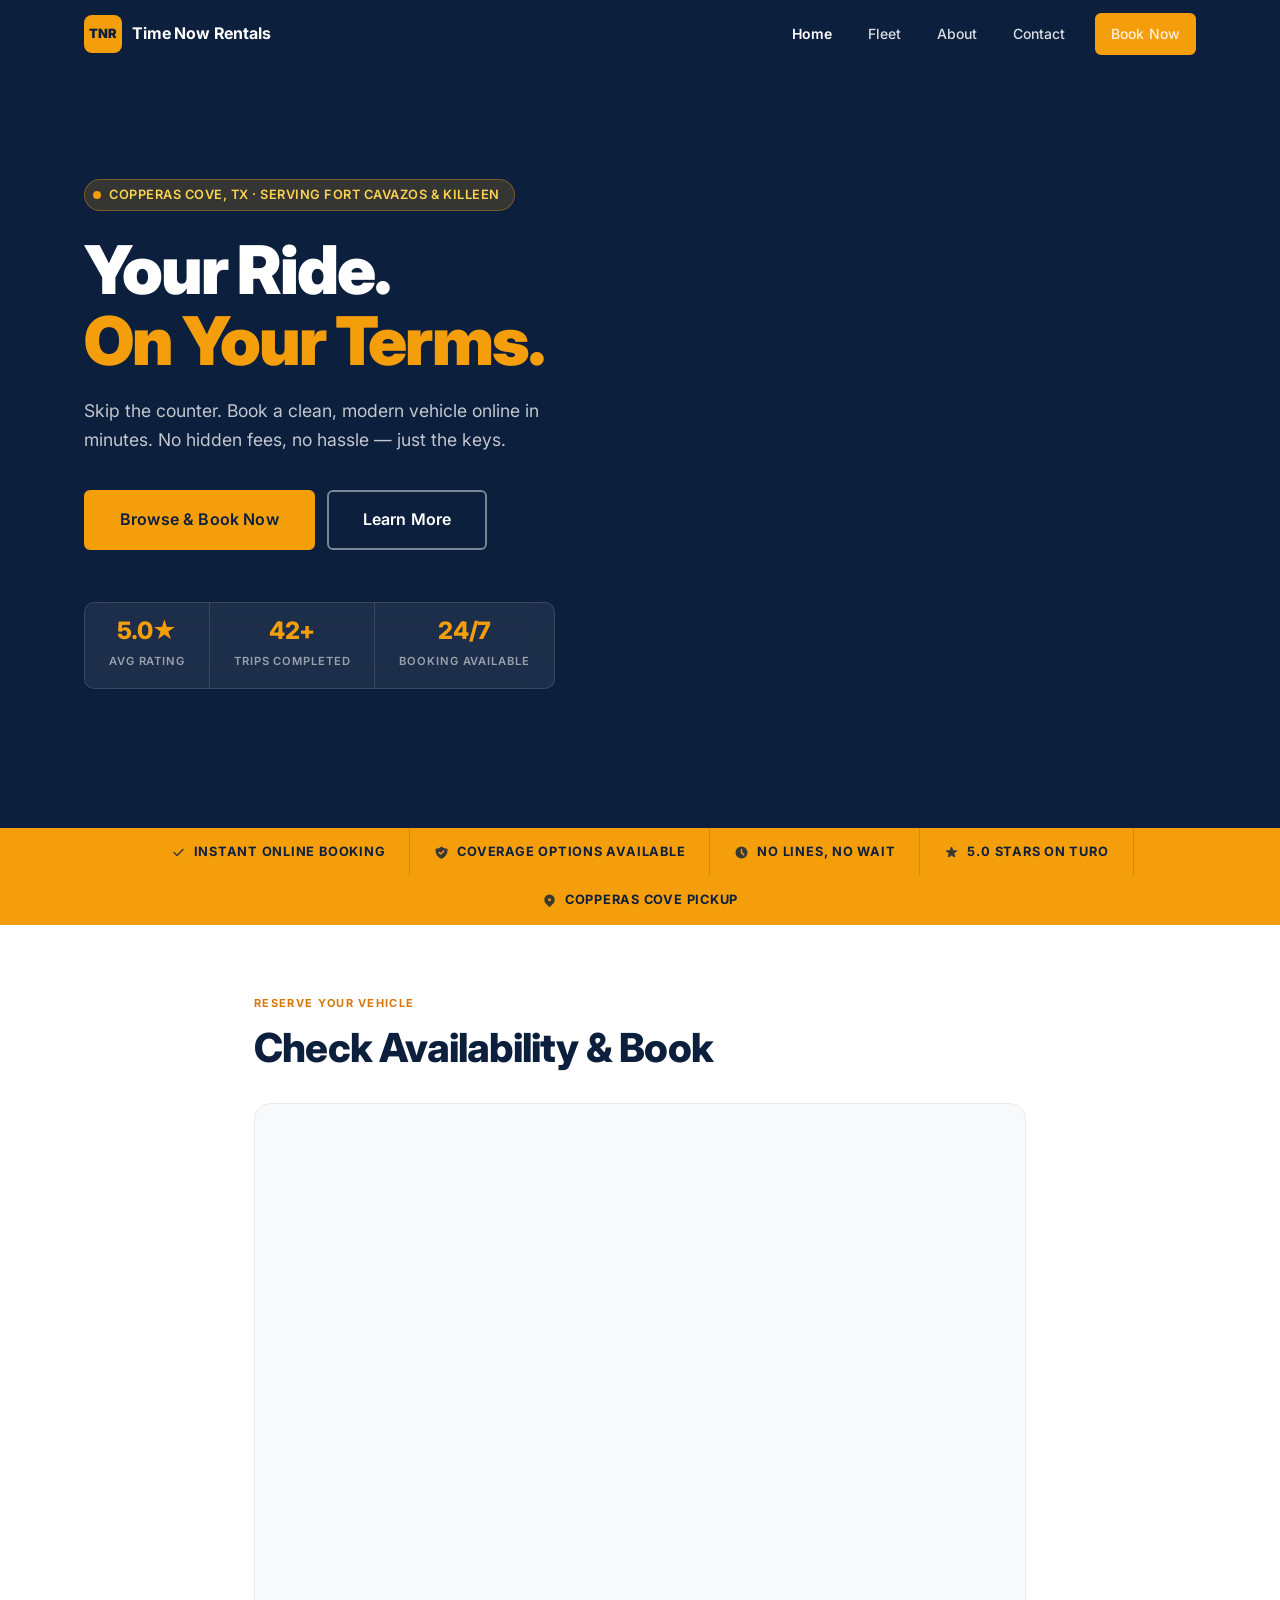
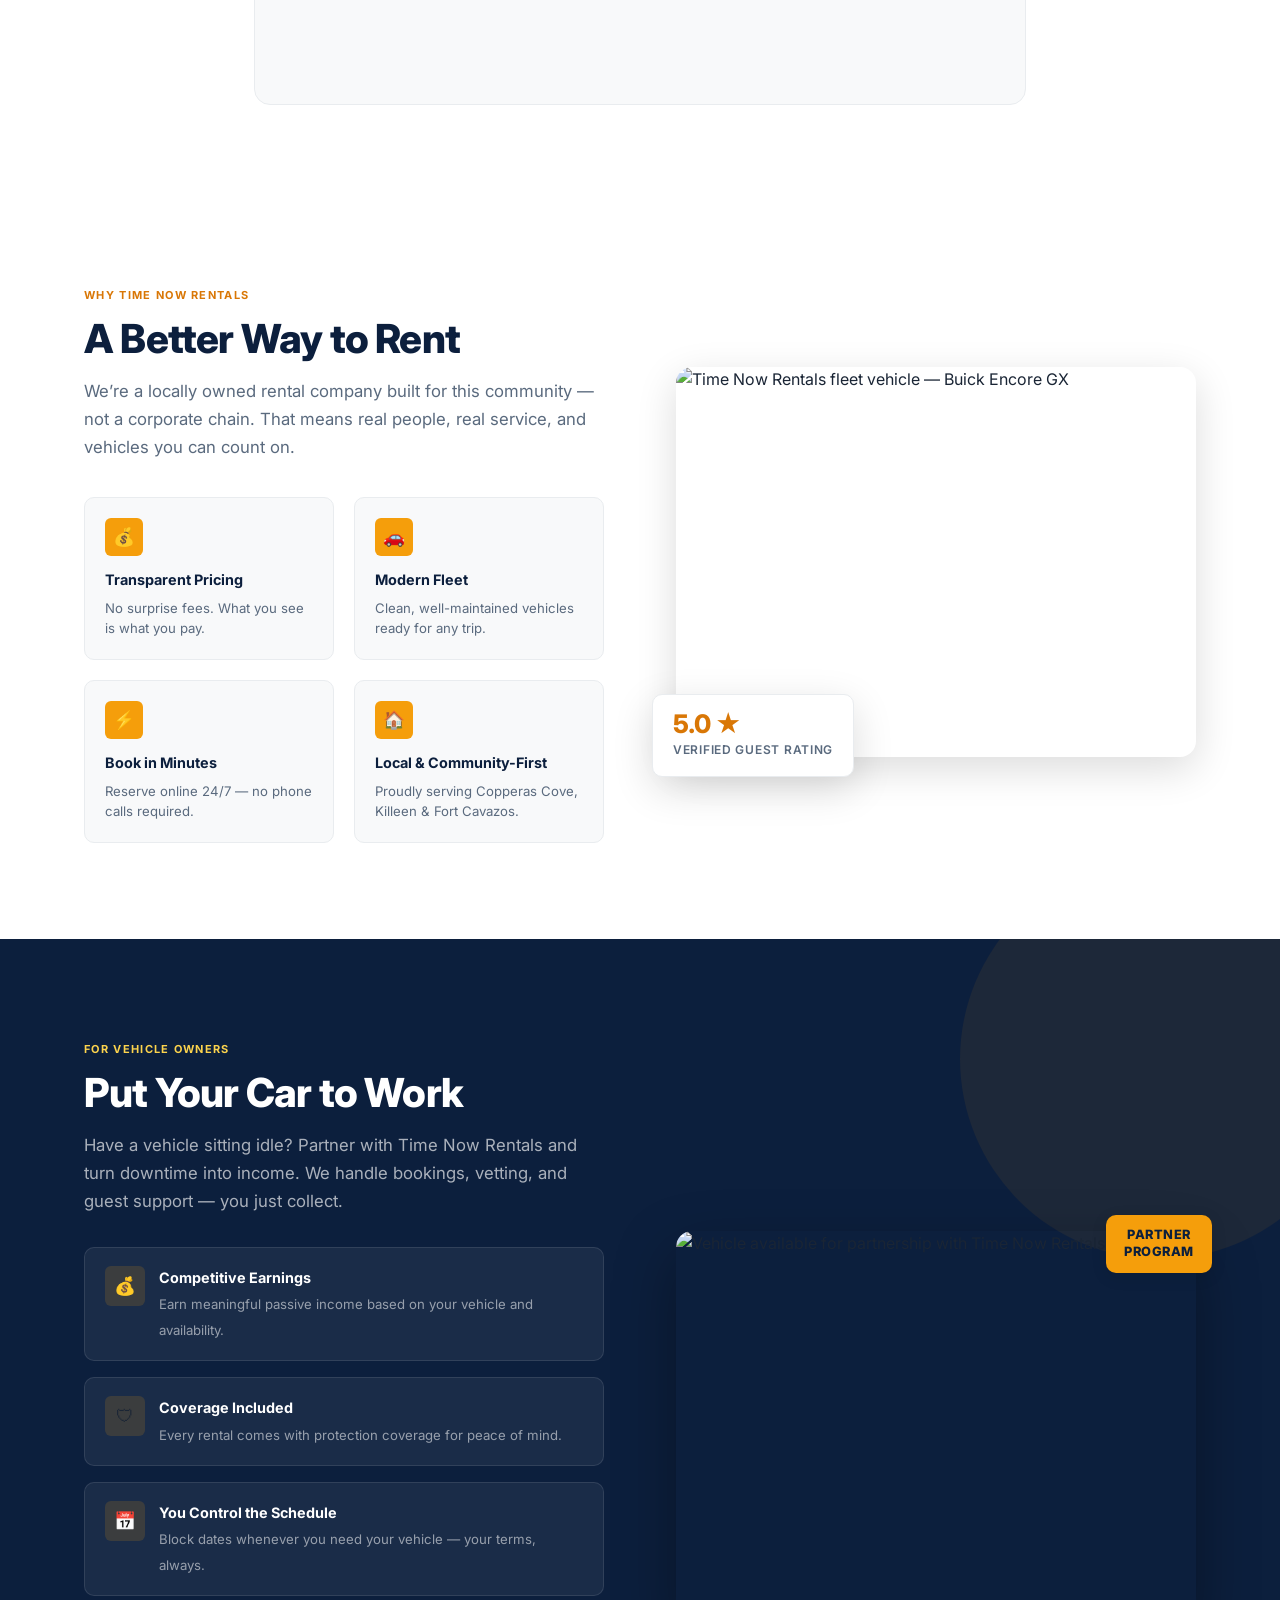
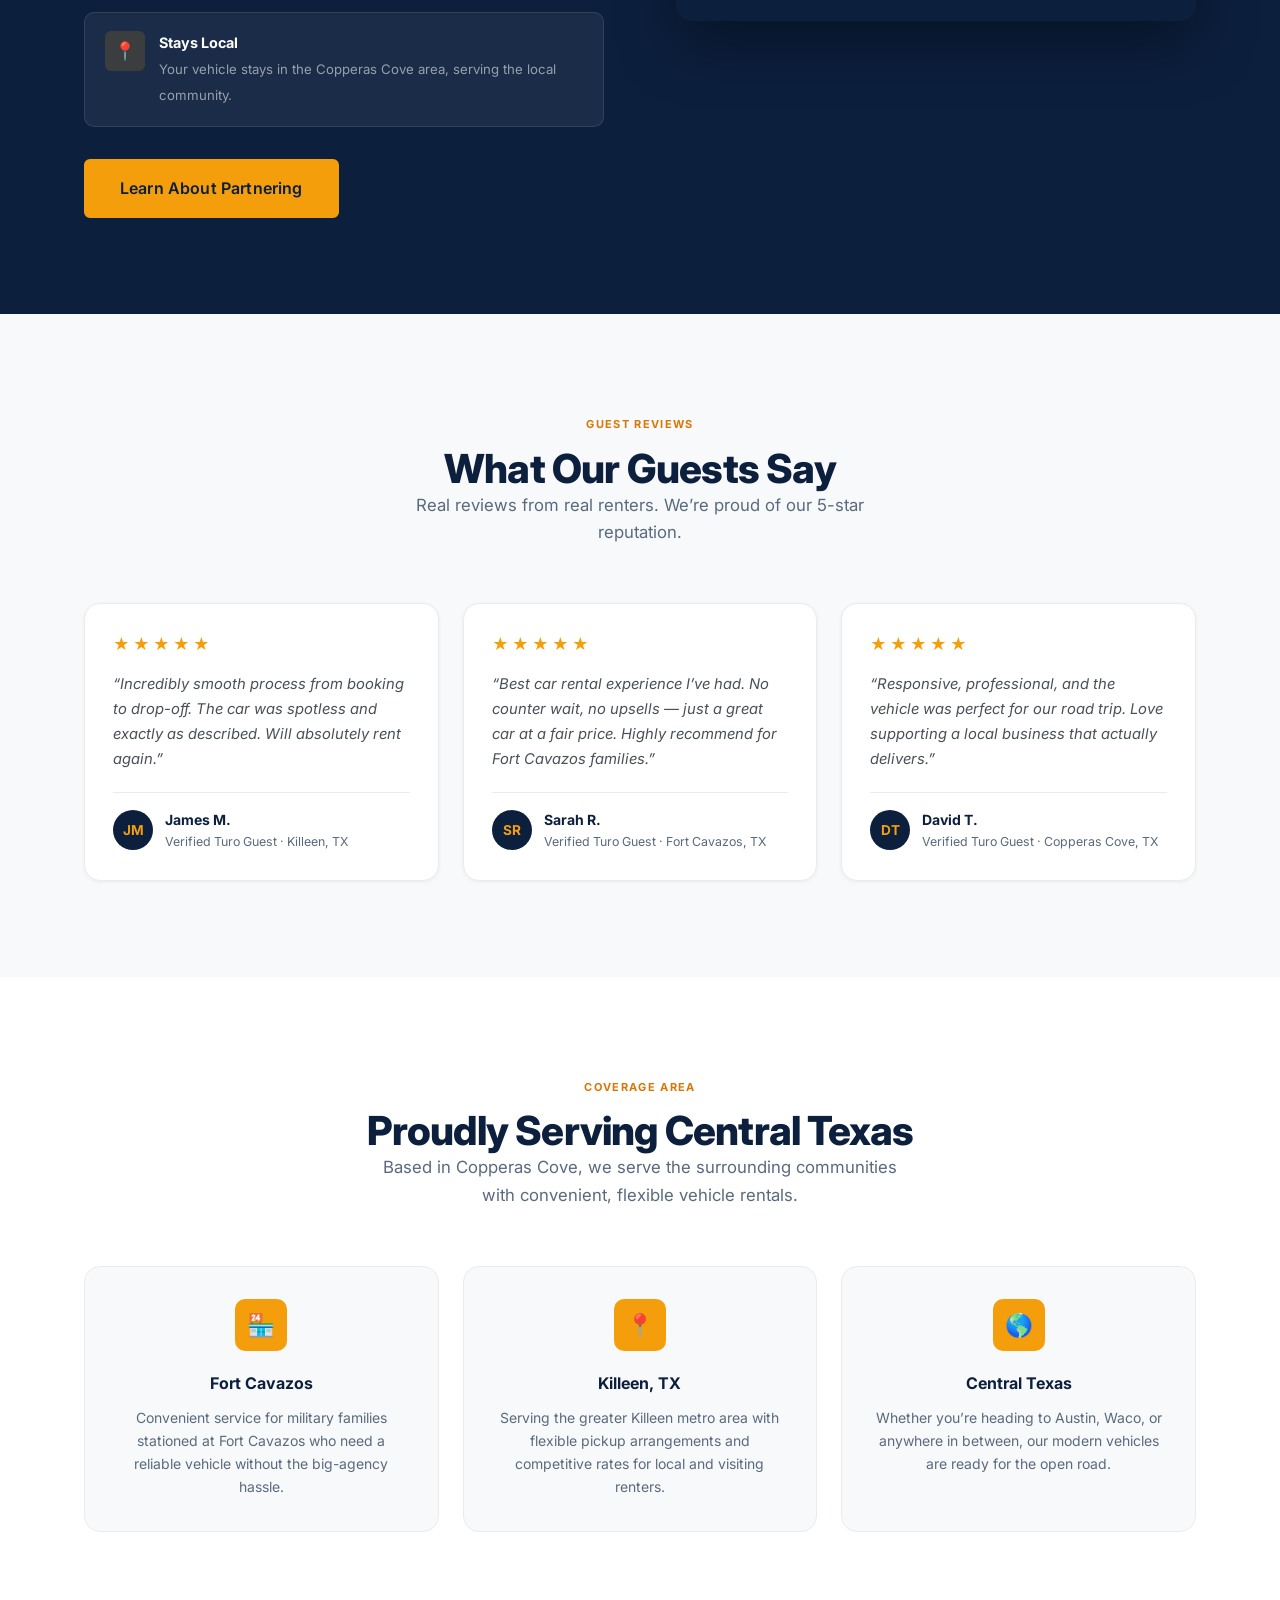
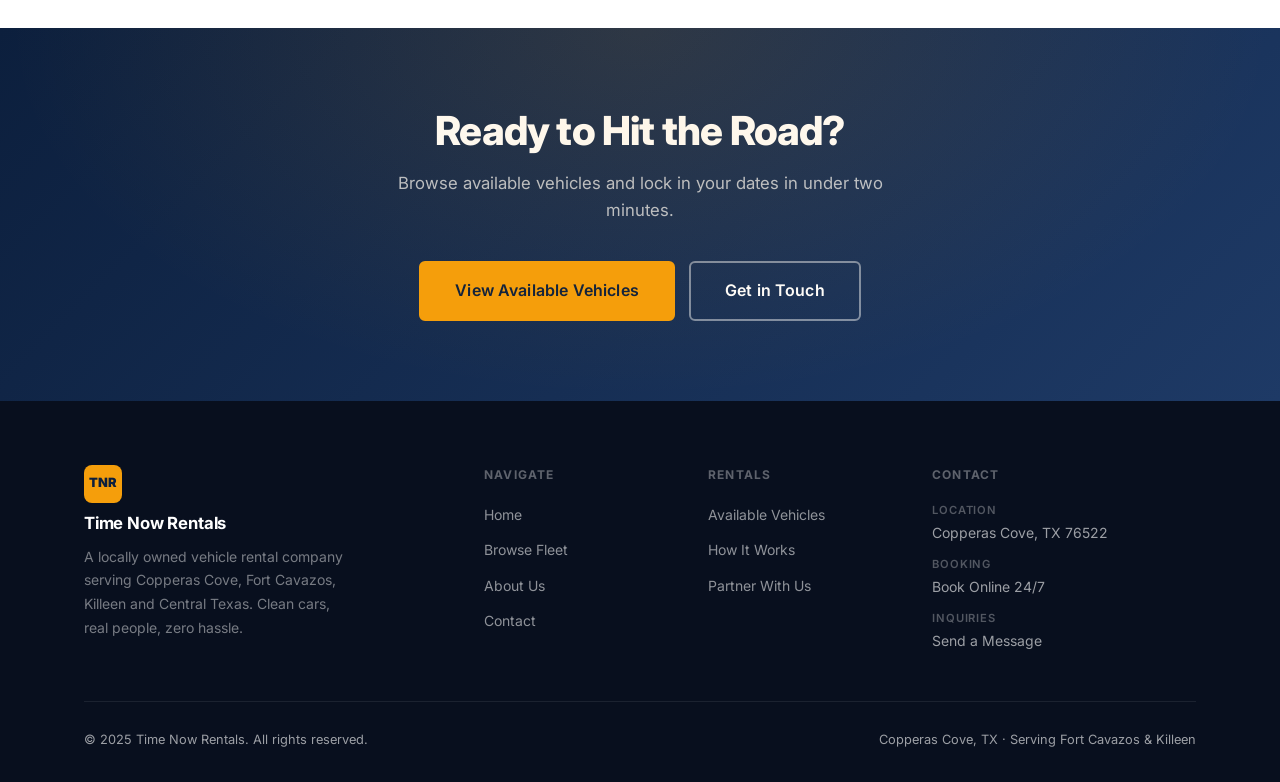
==== commit 5ce6f9ec: "Fix widget: load as ES module and call registerWebComponents" ====
--- a/index.html
+++ b/index.html
@@ -89,7 +89,10 @@
   </script>
 
   <!-- Wheelbase Widget -->
-  <script src="https://d2toxav8qvoos4.cloudfront.net/latest/wheelbase-widget.js"></script>
+  <script type="module">
+    import { registerWebComponents } from 'https://d2toxav8qvoos4.cloudfront.net/latest/wheelbase-widget.js';
+    registerWebComponents();
+  </script>
 </head>
 <body>
 
--- a/style.css
+++ b/style.css
@@ -346,8 +346,13 @@
   background: var(--off-white);
   border: 1px solid var(--gray-200);
   border-radius: var(--radius-lg);
-  overflow: hidden;
-  min-height: 480px;
+  overflow: visible;
+}
+
+wheelbase-store {
+  display: block;
+  width: 100%;
+  min-height: 600px;
 }
 
 /* ── Why Section ── */
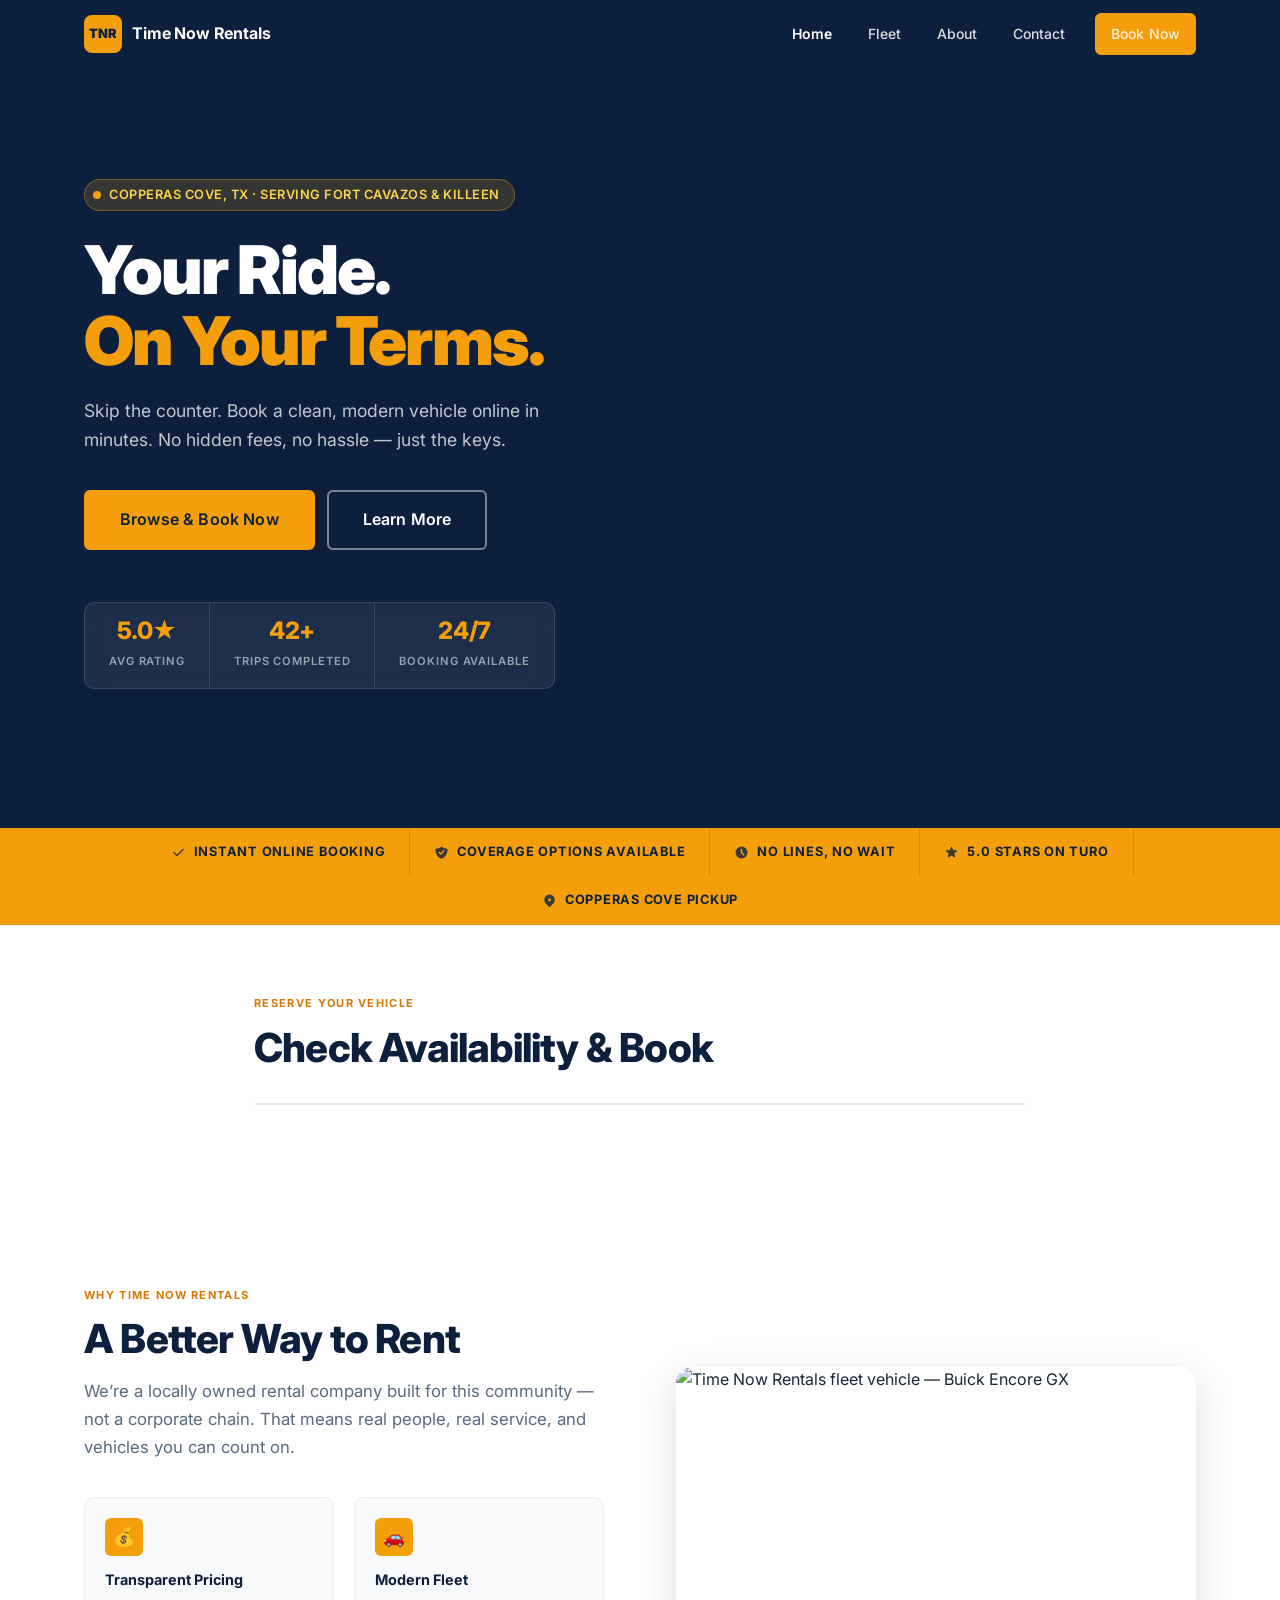
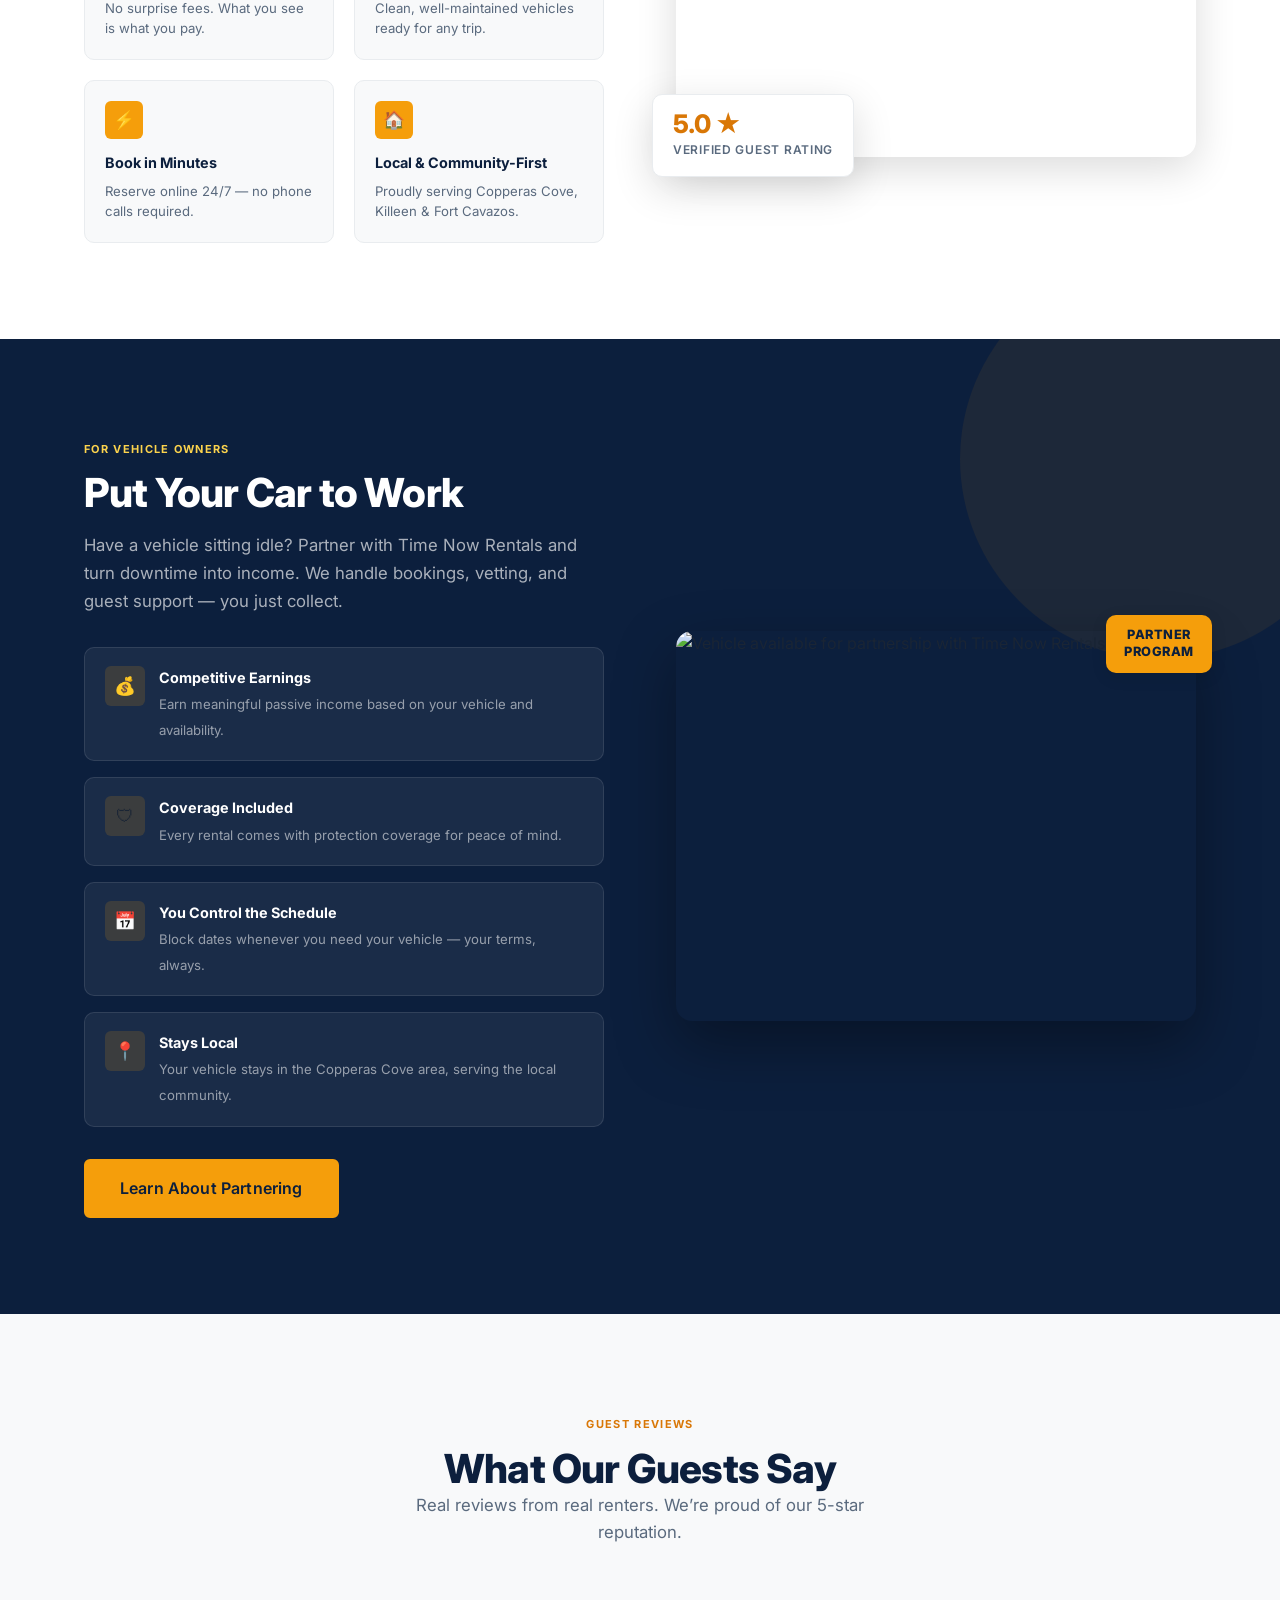
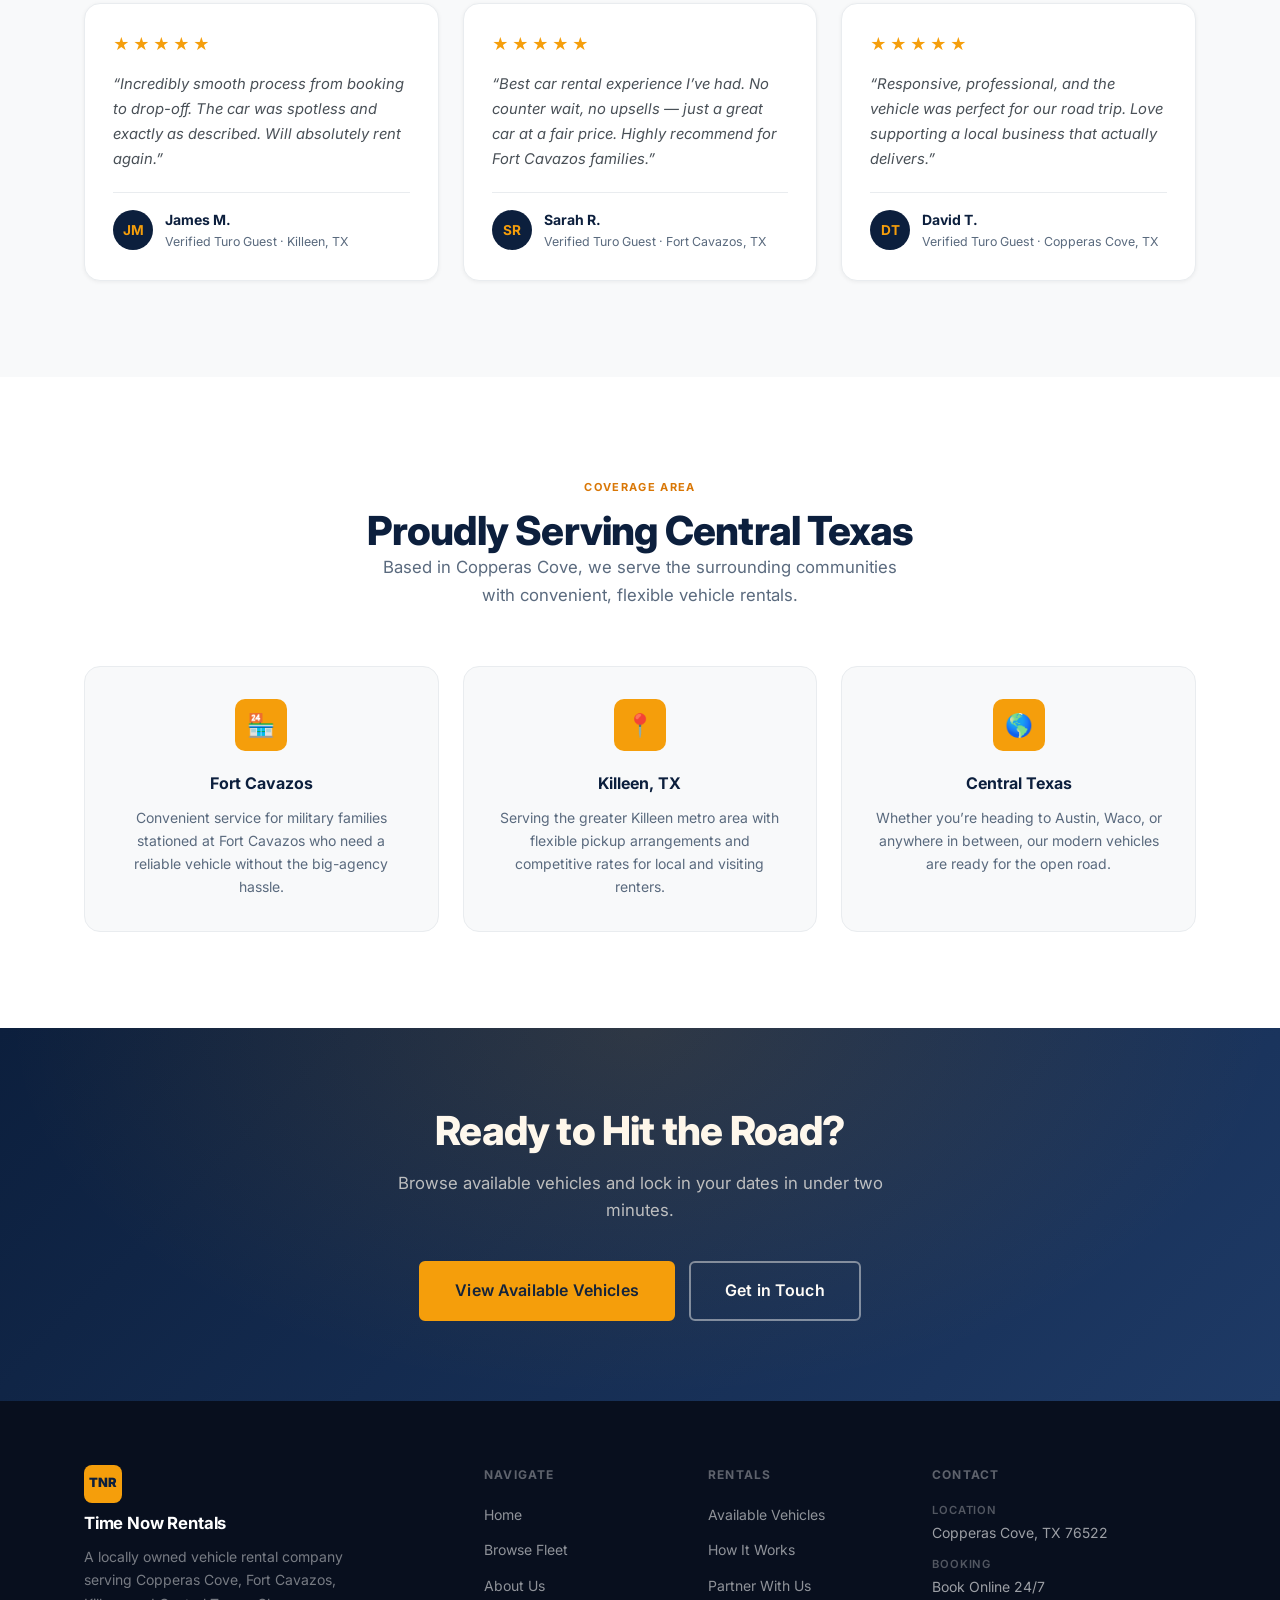
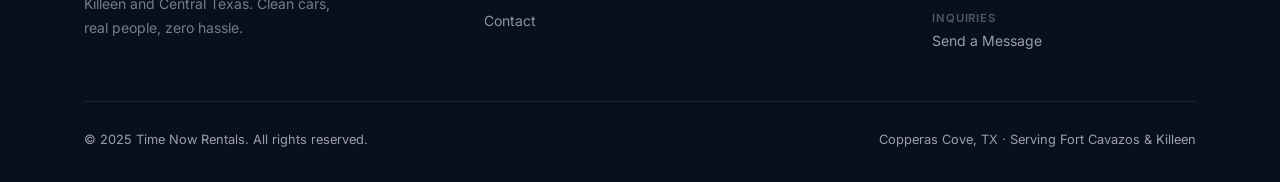
==== commit c58fa617: "Fix widget: use wheelbase-rentals-list element with src script in index.html" ====
--- a/index.html
+++ b/index.html
@@ -89,10 +89,7 @@
   </script>
 
   <!-- Wheelbase Widget -->
-  <script type="module">
-    import { registerWebComponents } from 'https://d2toxav8qvoos4.cloudfront.net/latest/wheelbase-widget.js';
-    registerWebComponents();
-  </script>
+  <script type="module" src="https://d2toxav8qvoos4.cloudfront.net/latest/wheelbase-widget.js"></script>
 </head>
 <body>
 
@@ -188,7 +185,7 @@
         <h2 class="section-title">Check Availability &amp; Book</h2>
       </div>
       <div class="widget-wrapper">
-        <wheelbase-store dealer-id="4931047" env="production" store-type="auto"></wheelbase-store>
+        <wheelbase-rentals-list dealer-id="4931047" store-type="auto"></wheelbase-rentals-list>
       </div>
     </div>
   </section>
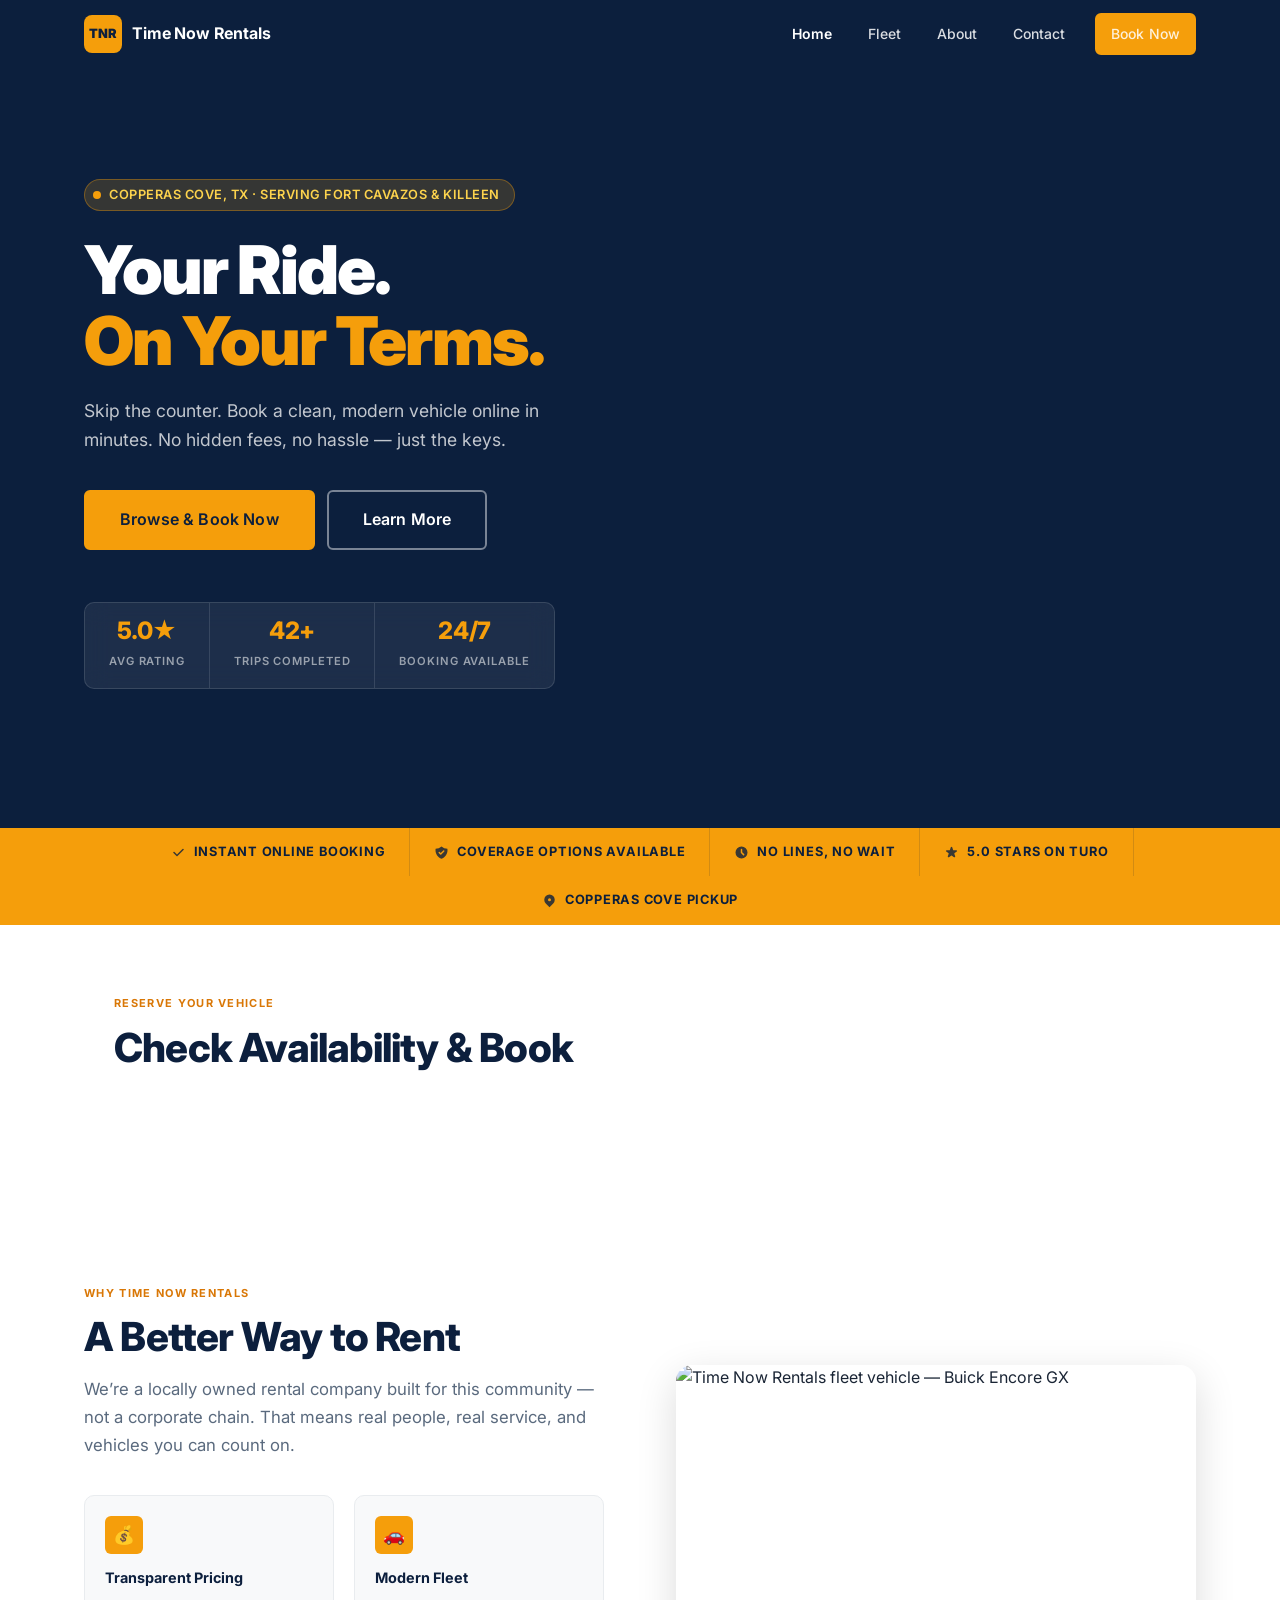
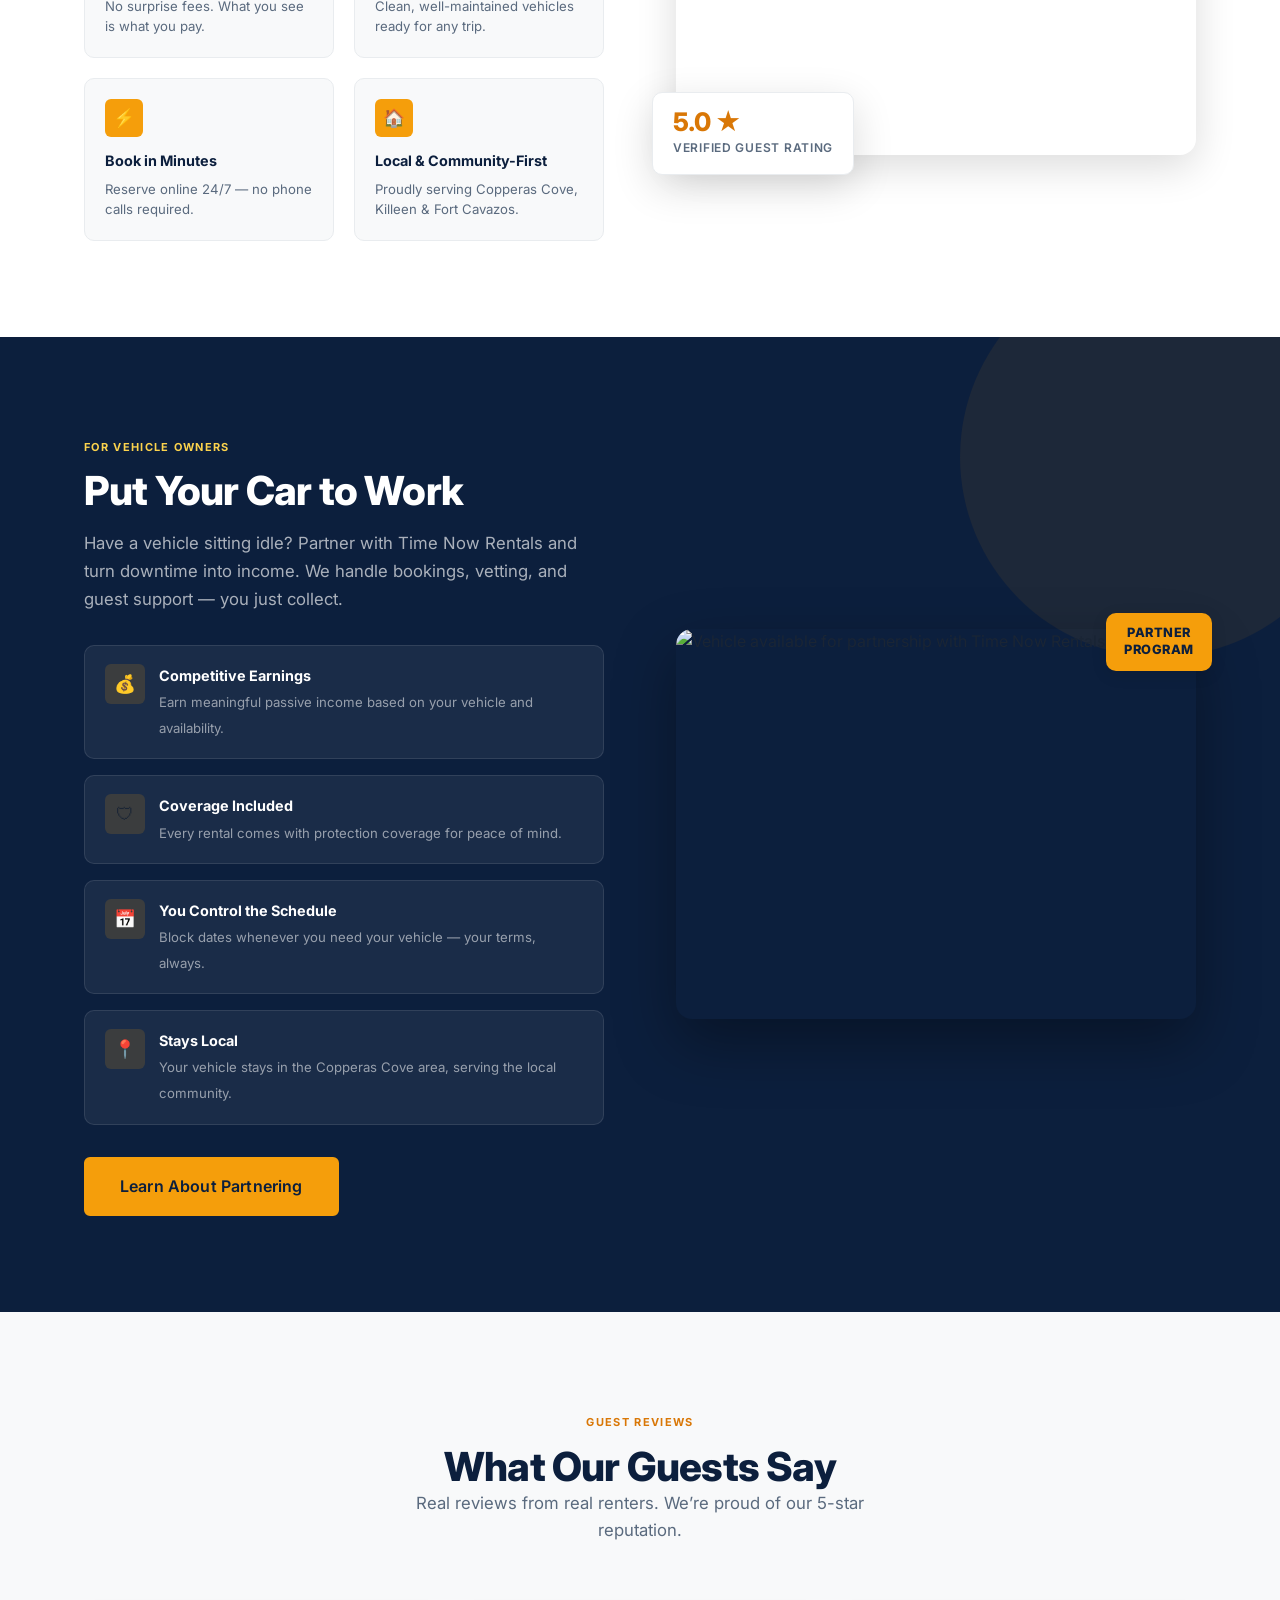
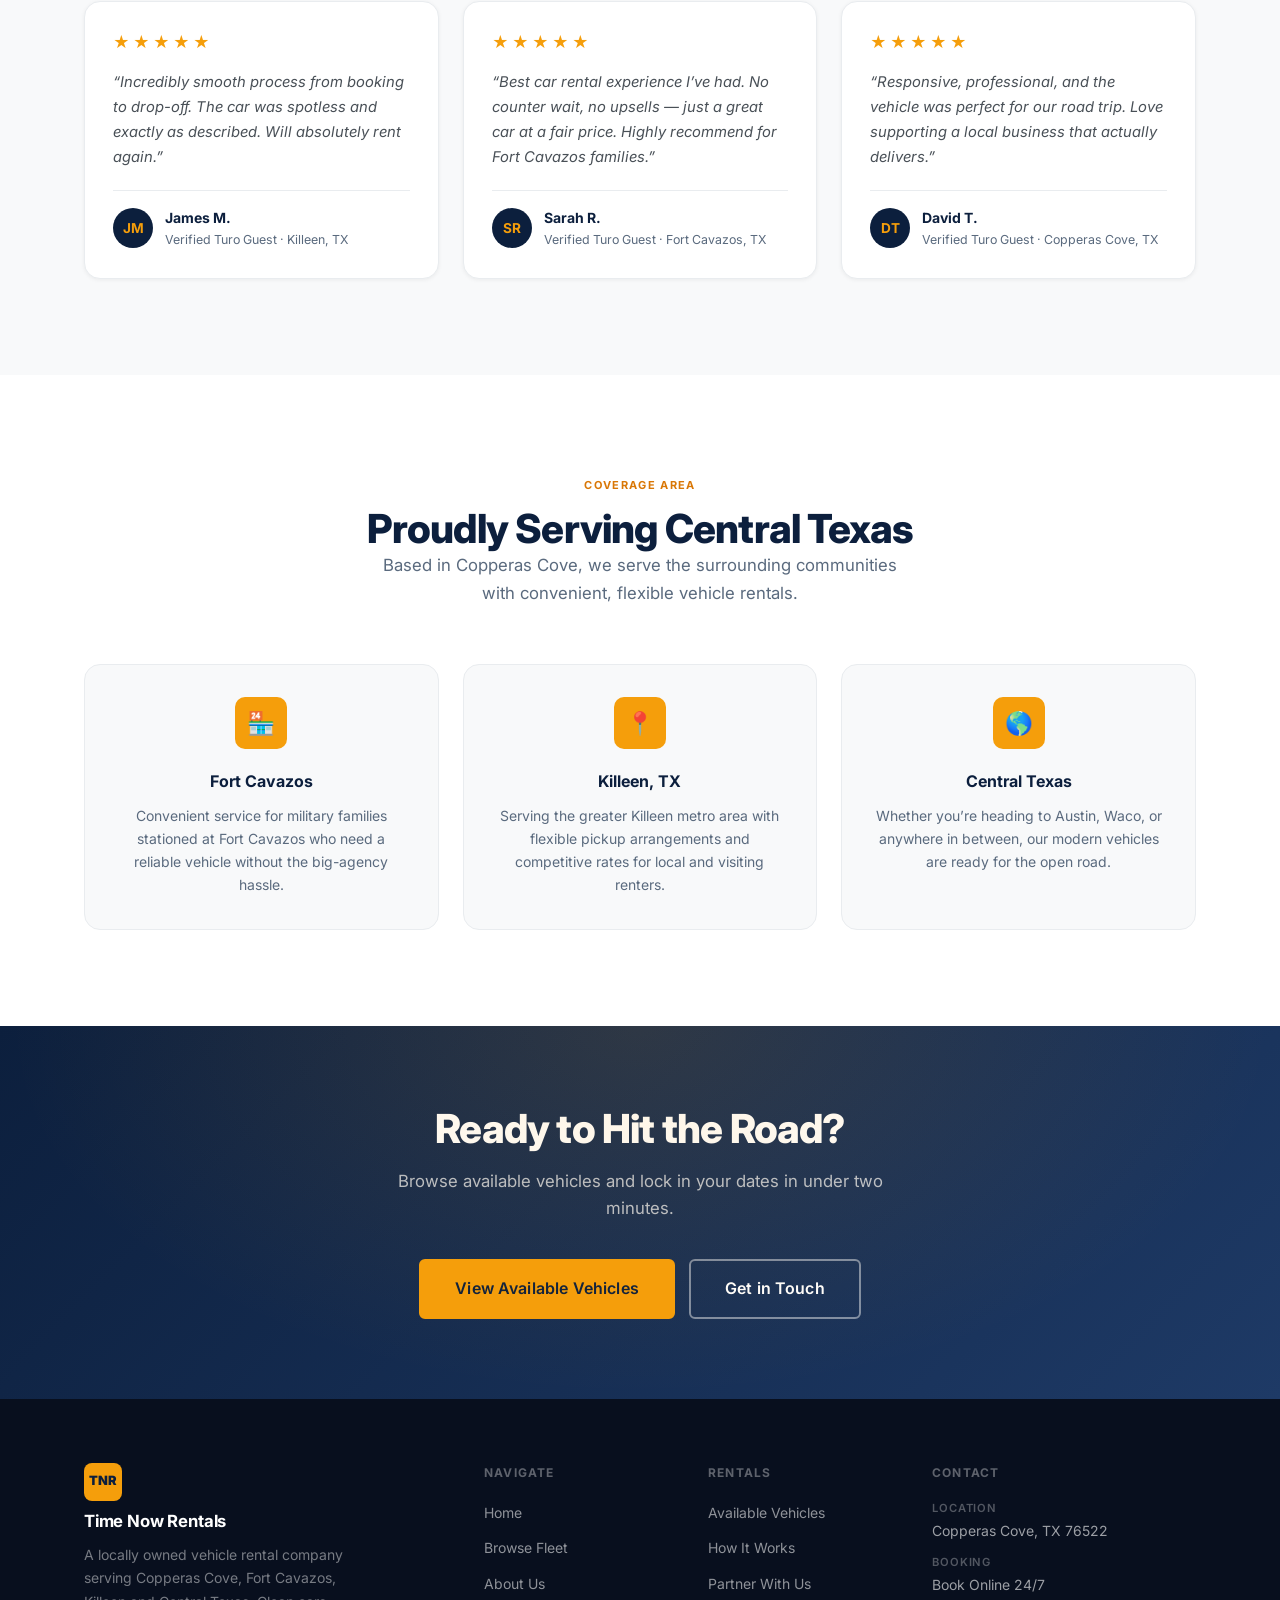
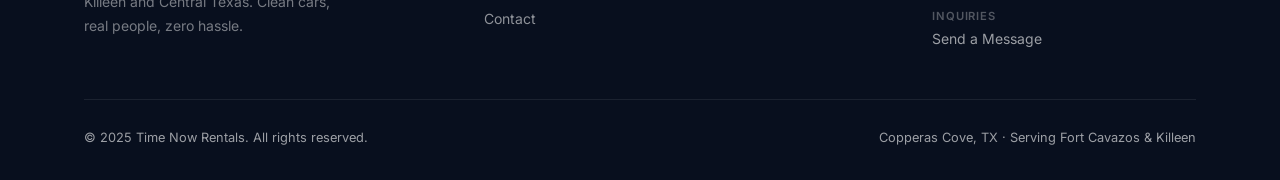
==== commit 6f75edc2: "Fix hero background position to reduce white sky area" ====
--- a/index.html
+++ b/index.html
@@ -114,7 +114,7 @@
 
   <!-- ── Hero ── -->
   <section class="hero" aria-label="Hero">
-    <div class="hero-bg" style="background-image: url('https://images.unsplash.com/photo-1687917156585-2edf5b37a562?auto=format&fit=crop&w=1400&q=80');"></div>
+    <div class="hero-bg" style="background-image: url('https://images.unsplash.com/photo-1687917156585-2edf5b37a562?auto=format&fit=crop&w=1400&q=80'); background-position: center 70%;"></div>
     <div class="hero-overlay"></div>
     <div class="hero-content">
       <div class="hero-text">
--- a/style.css
+++ b/style.css
@@ -340,19 +340,15 @@
   padding: 64px 0 80px;
   background: var(--white);
 }
-.booking-section .container { max-width: 820px; }
+.booking-section .container { max-width: 1100px; }
 .booking-section .section-header { margin-bottom: 32px; }
 .widget-wrapper {
-  background: var(--off-white);
-  border: 1px solid var(--gray-200);
-  border-radius: var(--radius-lg);
   overflow: visible;
 }
 
-wheelbase-store {
+wheelbase-rentals-list {
   display: block;
   width: 100%;
-  min-height: 600px;
 }
 
 /* ── Why Section ── */
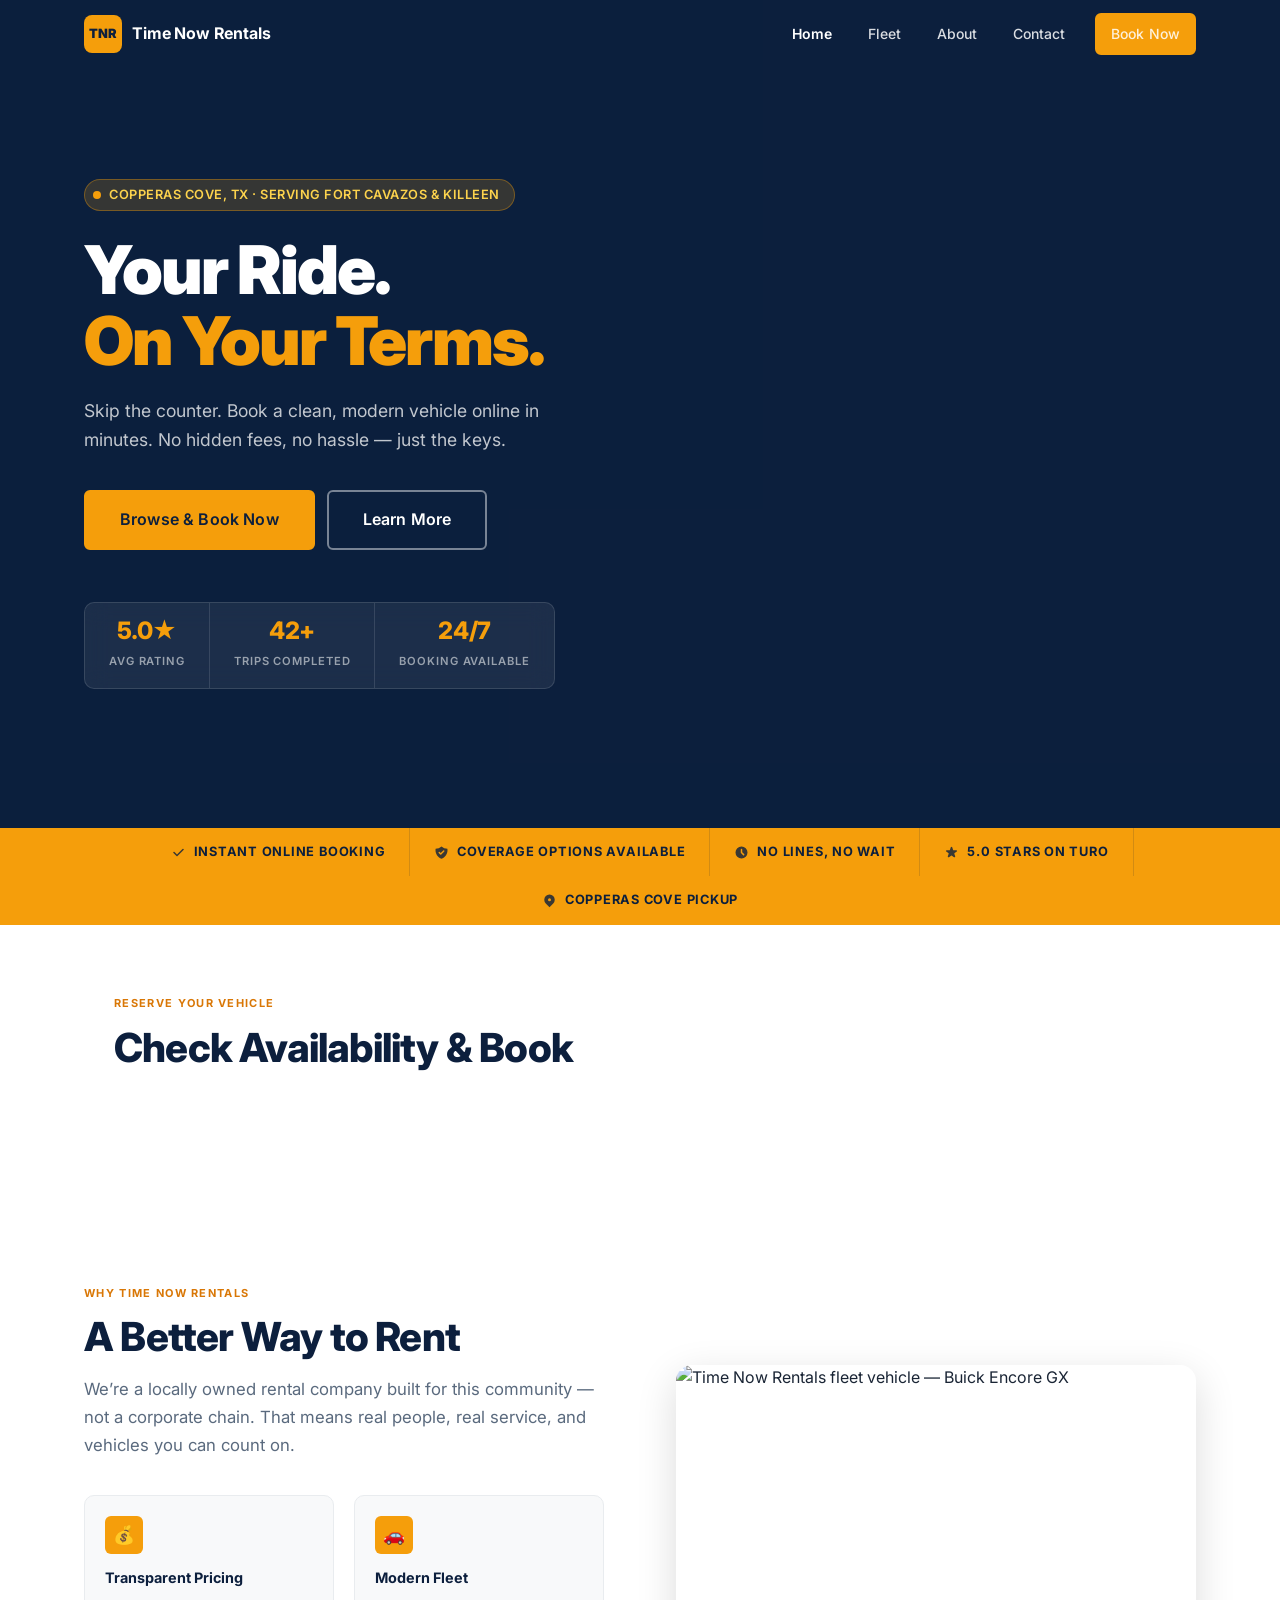
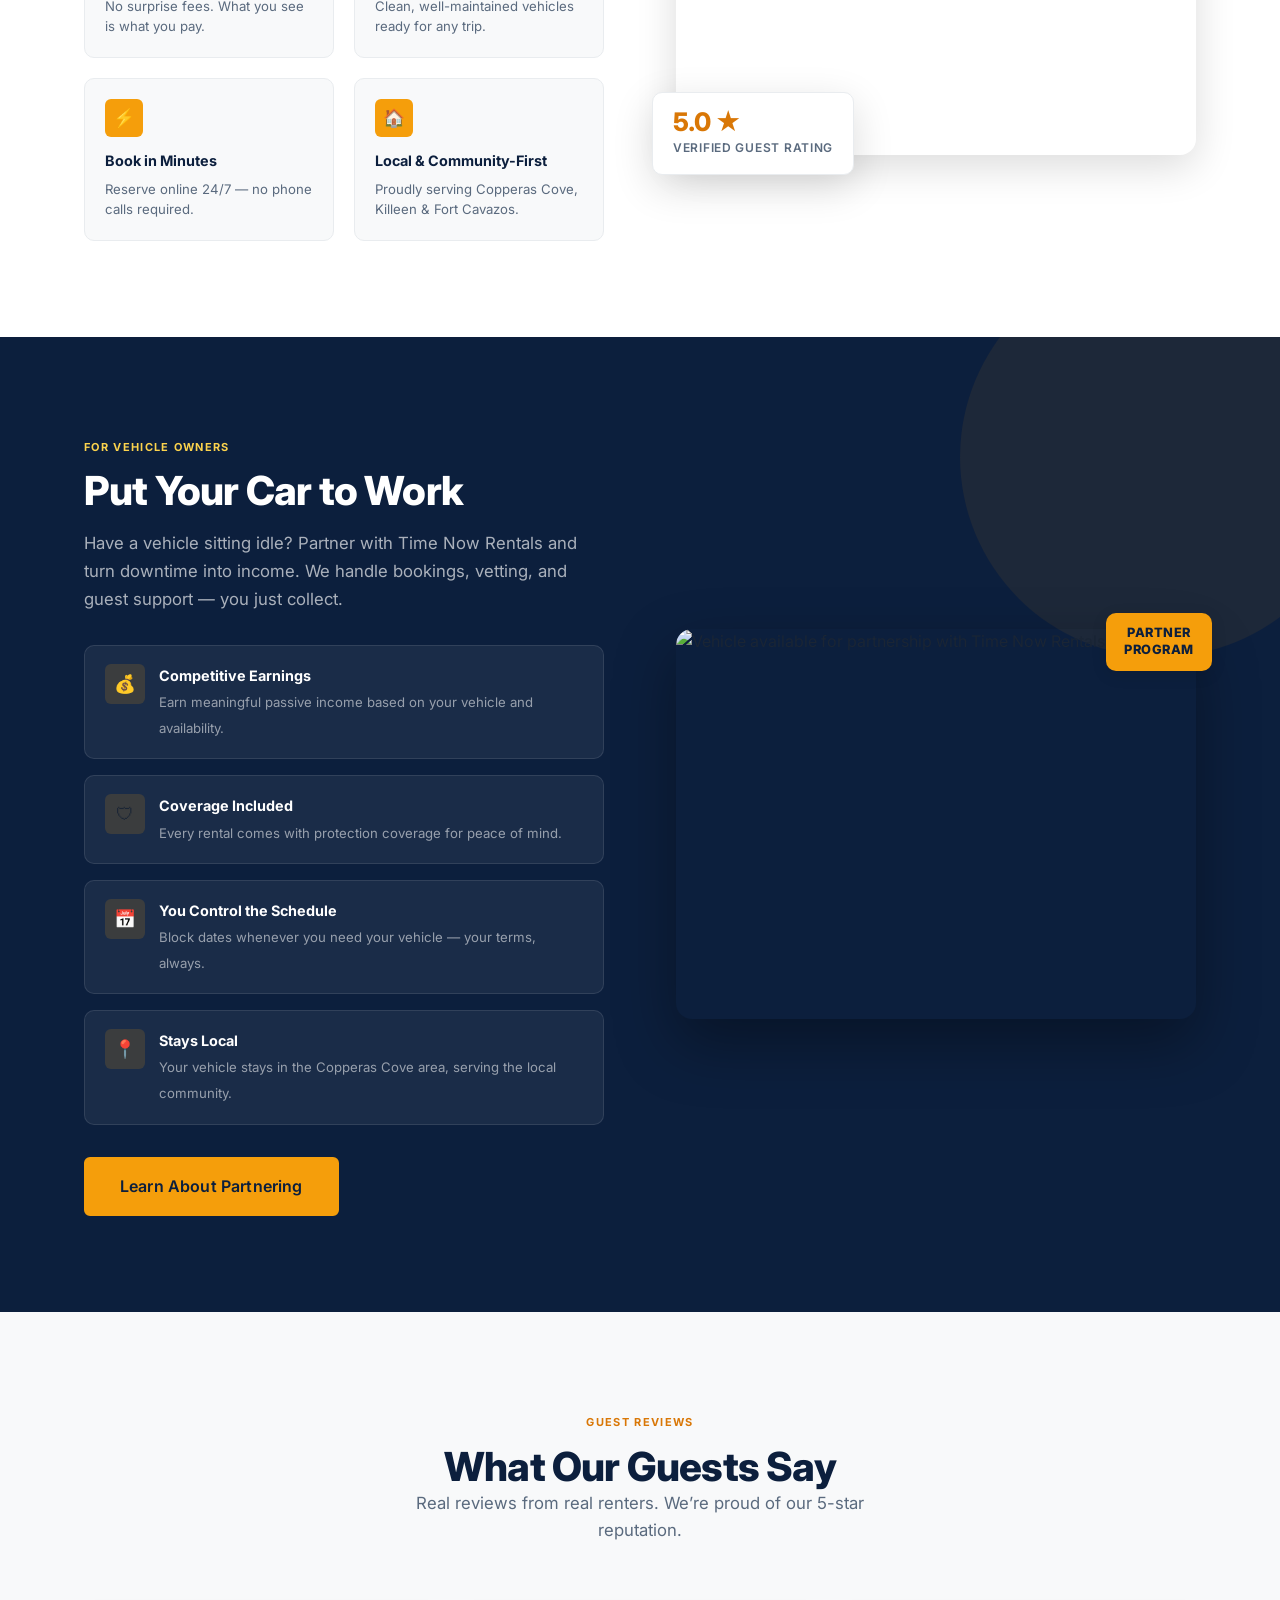
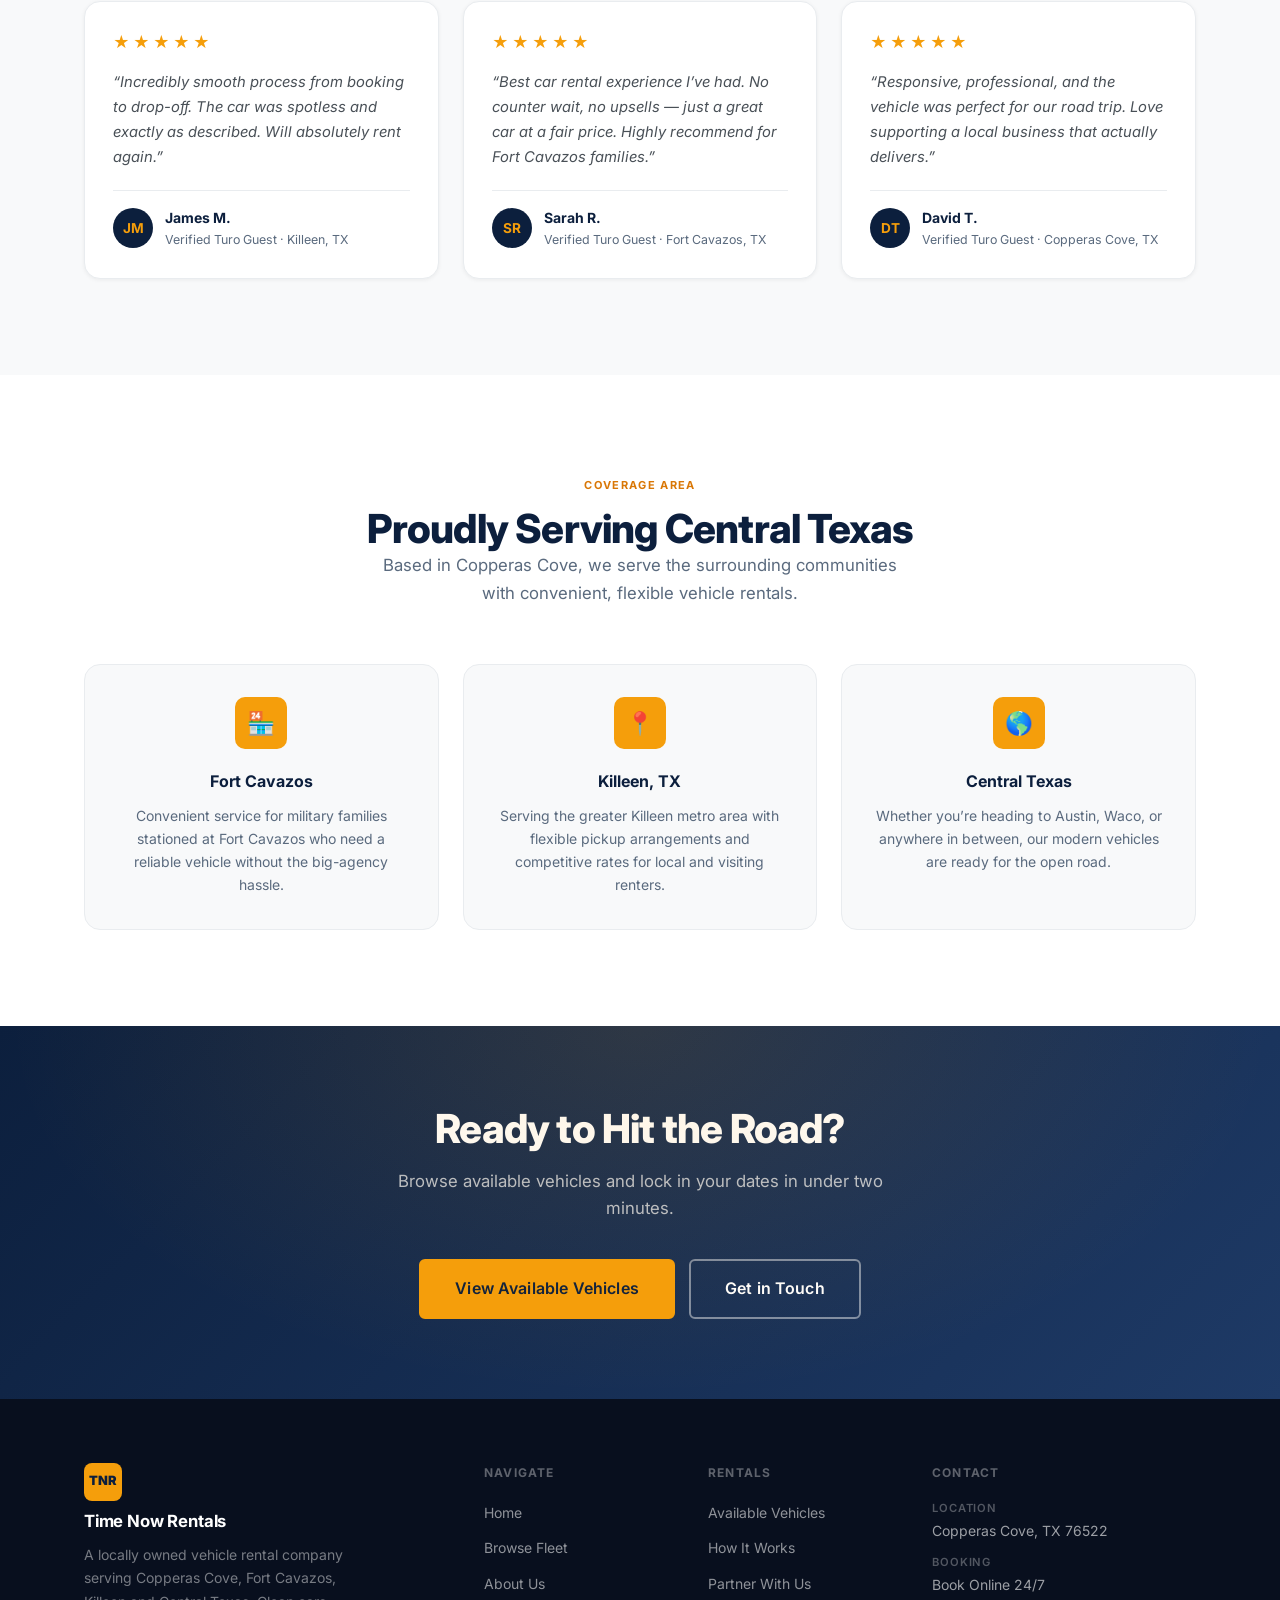
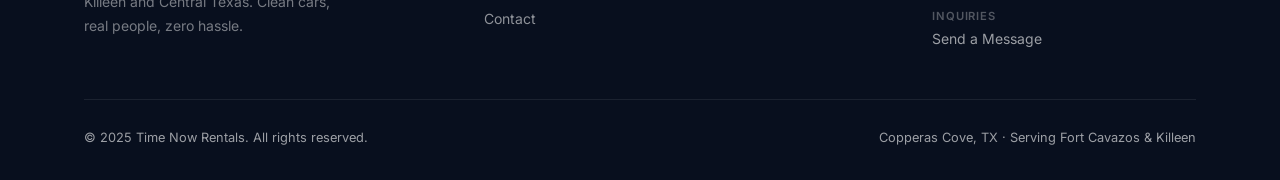
==== commit 68216a77: "Fix broken partner section image in index.html" ====
--- a/index.html
+++ b/index.html
@@ -114,7 +114,7 @@
 
   <!-- ── Hero ── -->
   <section class="hero" aria-label="Hero">
-    <div class="hero-bg" style="background-image: url('https://images.unsplash.com/photo-1687917156585-2edf5b37a562?auto=format&fit=crop&w=1400&q=80'); background-position: center 70%;"></div>
+    <div class="hero-bg" style="background-image: url('https://images.unsplash.com/photo-1687917156585-2edf5b37a562?auto=format&fit=crop&w=1400&q=80'); background-position: center bottom;"></div>
     <div class="hero-overlay"></div>
     <div class="hero-content">
       <div class="hero-text">
@@ -279,7 +279,7 @@
         <div class="list-car-visual">
           <div class="list-car-badge">Partner<br>Program</div>
           <div class="list-car-photo">
-            <img src="https://res.cloudinary.com/outdoorsy/image/upload/t_odw,a_exif,q_auto,f_auto,w_600,h_400,c_fill/v1775085910/p/rentals/513237/images/gt4gju5jmqsystaajmo7.jpg" alt="Vehicle available for partnership with Time Now Rentals" loading="lazy" width="600" height="400">
+            <img src="https://res.cloudinary.com/outdoorsy/image/upload/t_odw,a_exif,q_auto,f_auto,w_600,h_400,c_fill/v1775086550/p/rentals/513238/images/hoom2nwshmah9omjgcvp.jpg" alt="Vehicle available for partnership with Time Now Rentals" loading="lazy" width="600" height="400">
           </div>
         </div>
       </div>
--- a/style.css
+++ b/style.css
@@ -191,13 +191,14 @@
   position: absolute;
   inset: 0;
   background-size: cover;
-  background-position: center 40%;
+  background-position: center 60%;
   background-repeat: no-repeat;
+  background-color: var(--navy);
 }
 .hero-overlay {
   position: absolute;
   inset: 0;
-  background: linear-gradient(105deg, rgba(12,31,61,.88) 0%, rgba(12,31,61,.65) 55%, rgba(12,31,61,.25) 100%);
+  background: rgba(12,31,61,0.72);
 }
 .hero-content {
   position: relative;
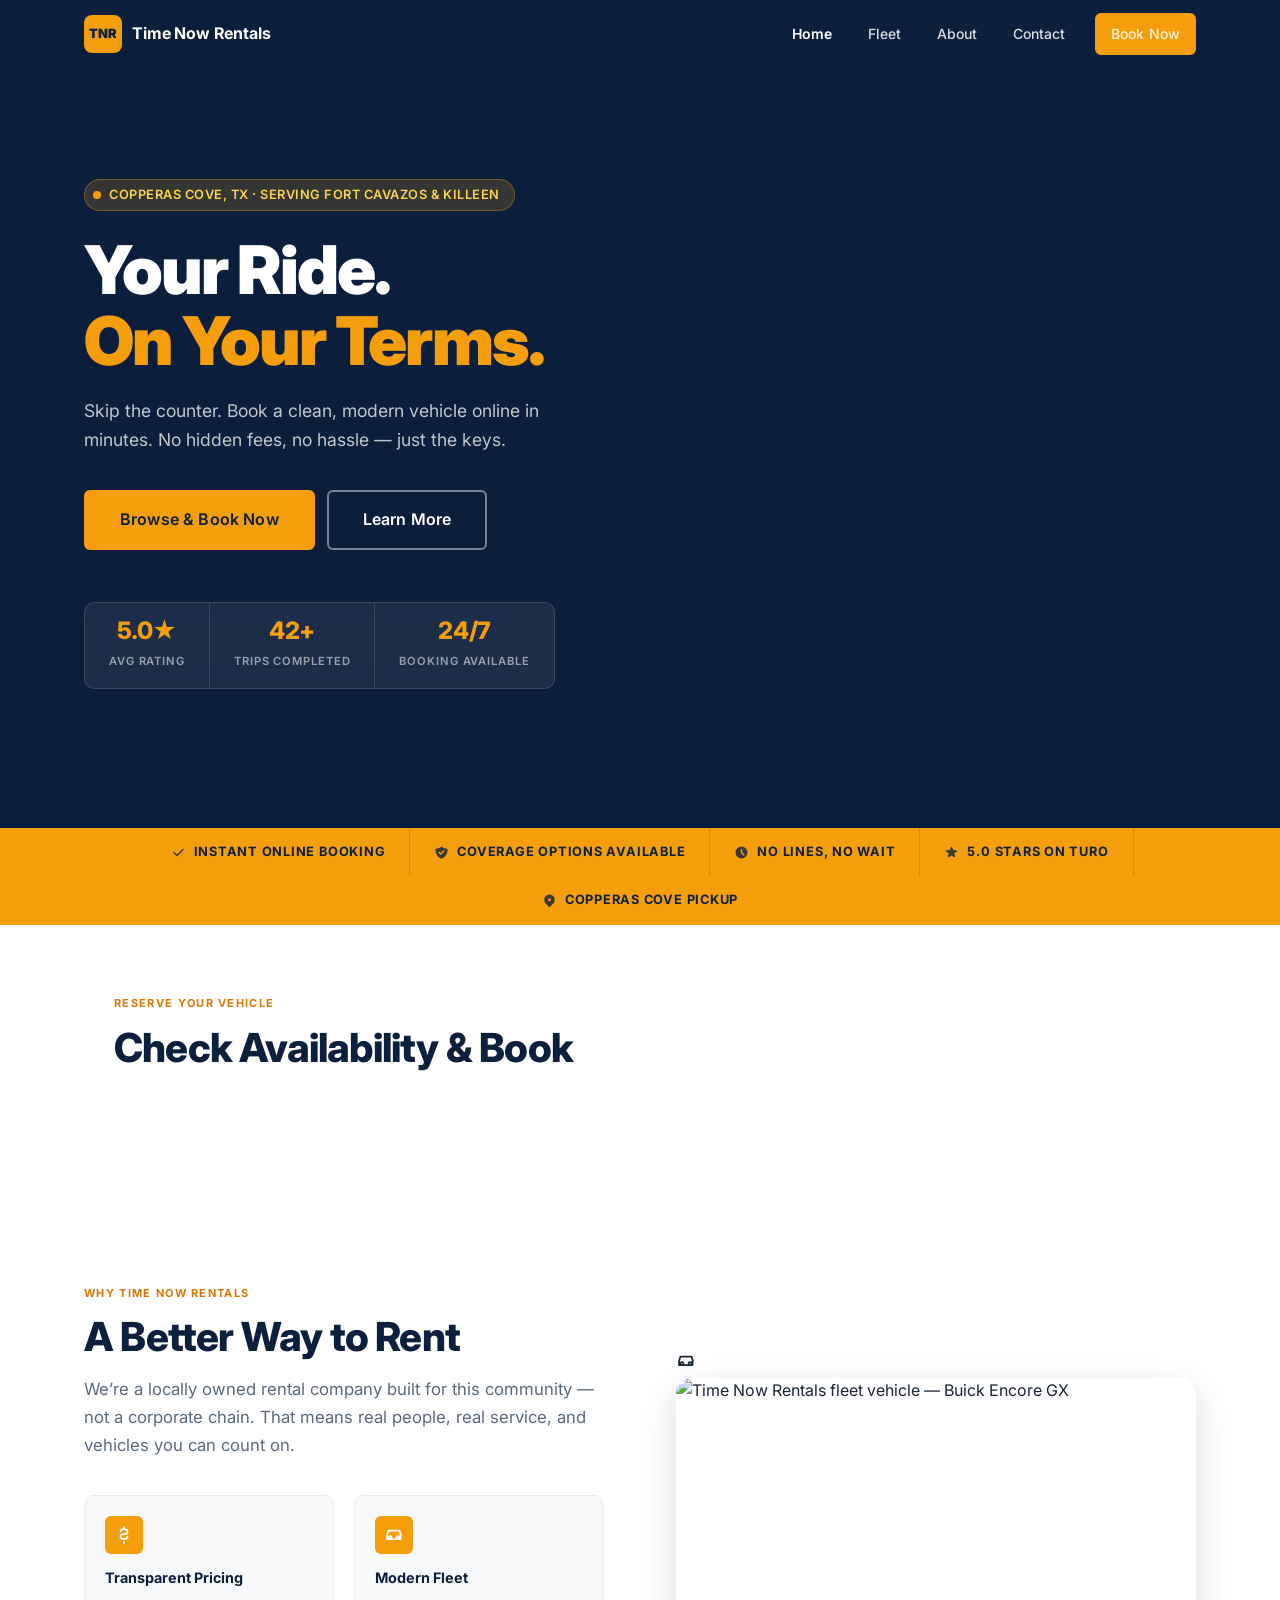
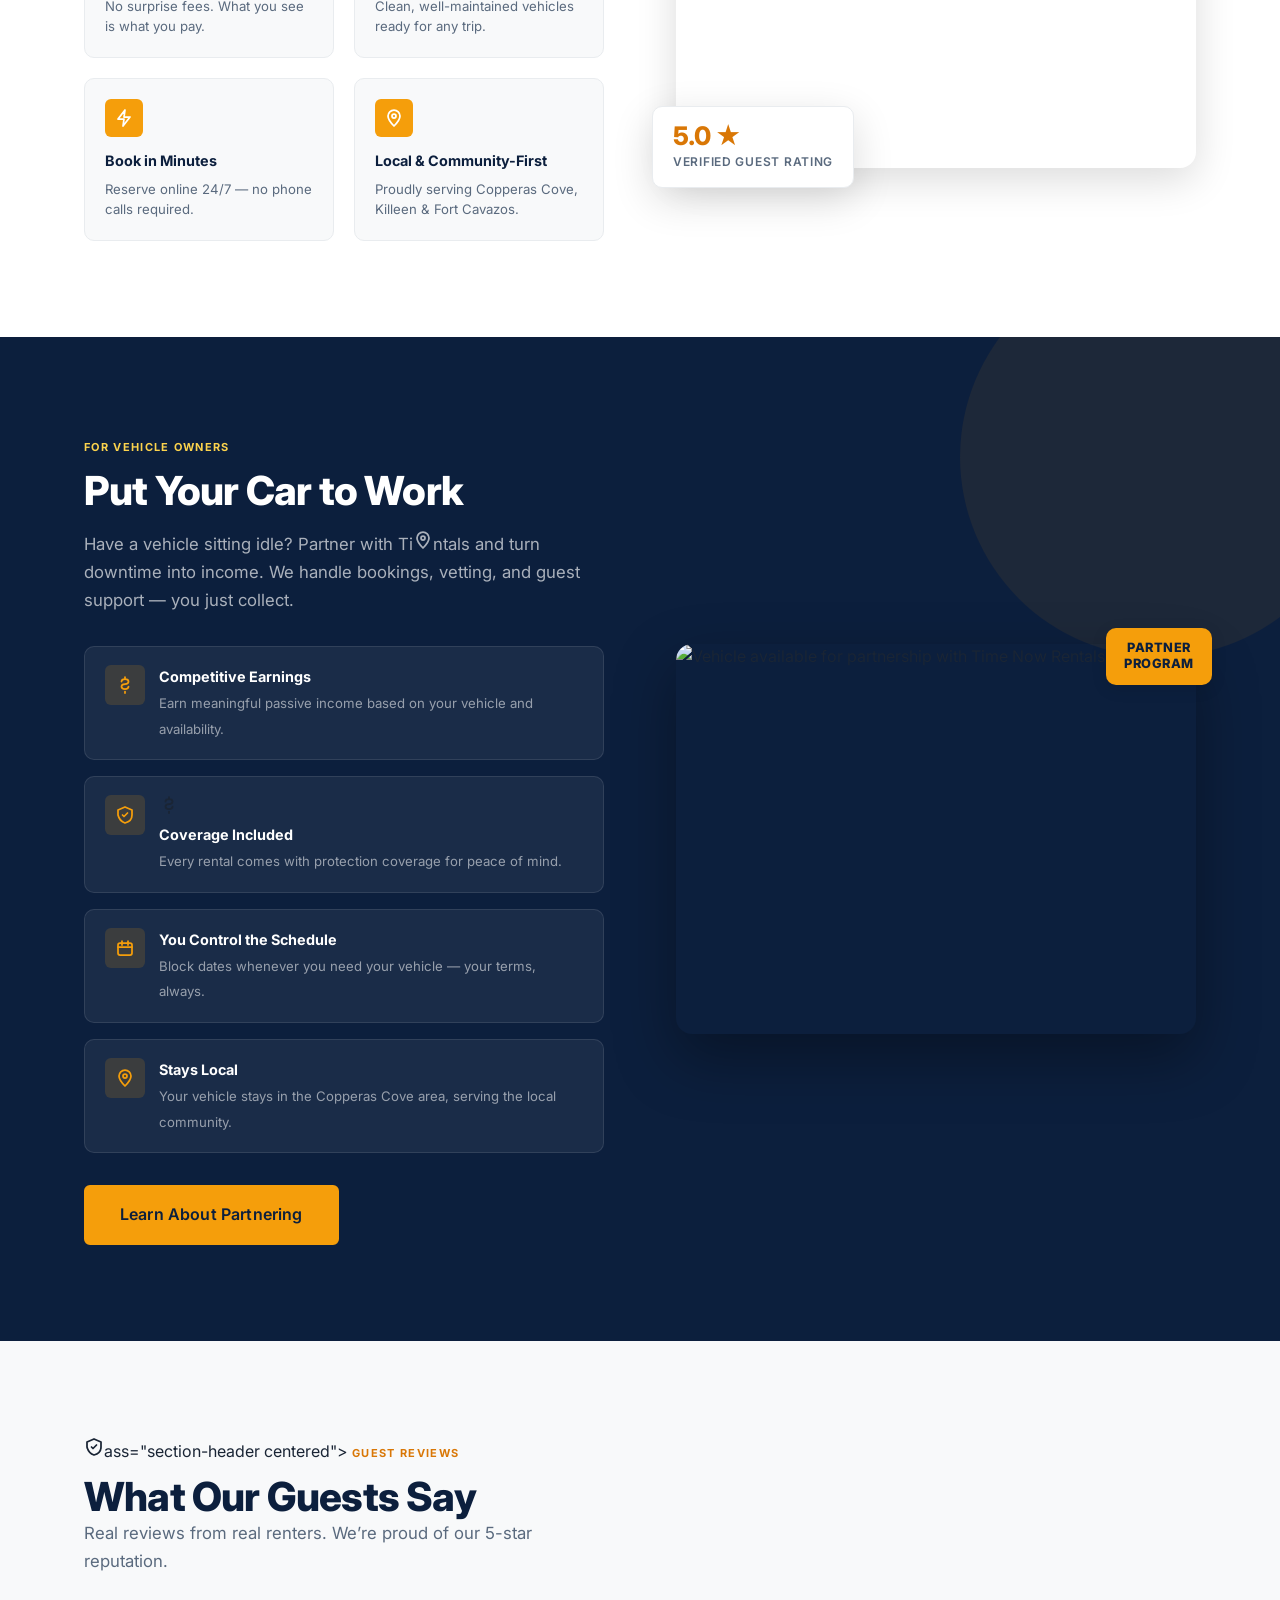
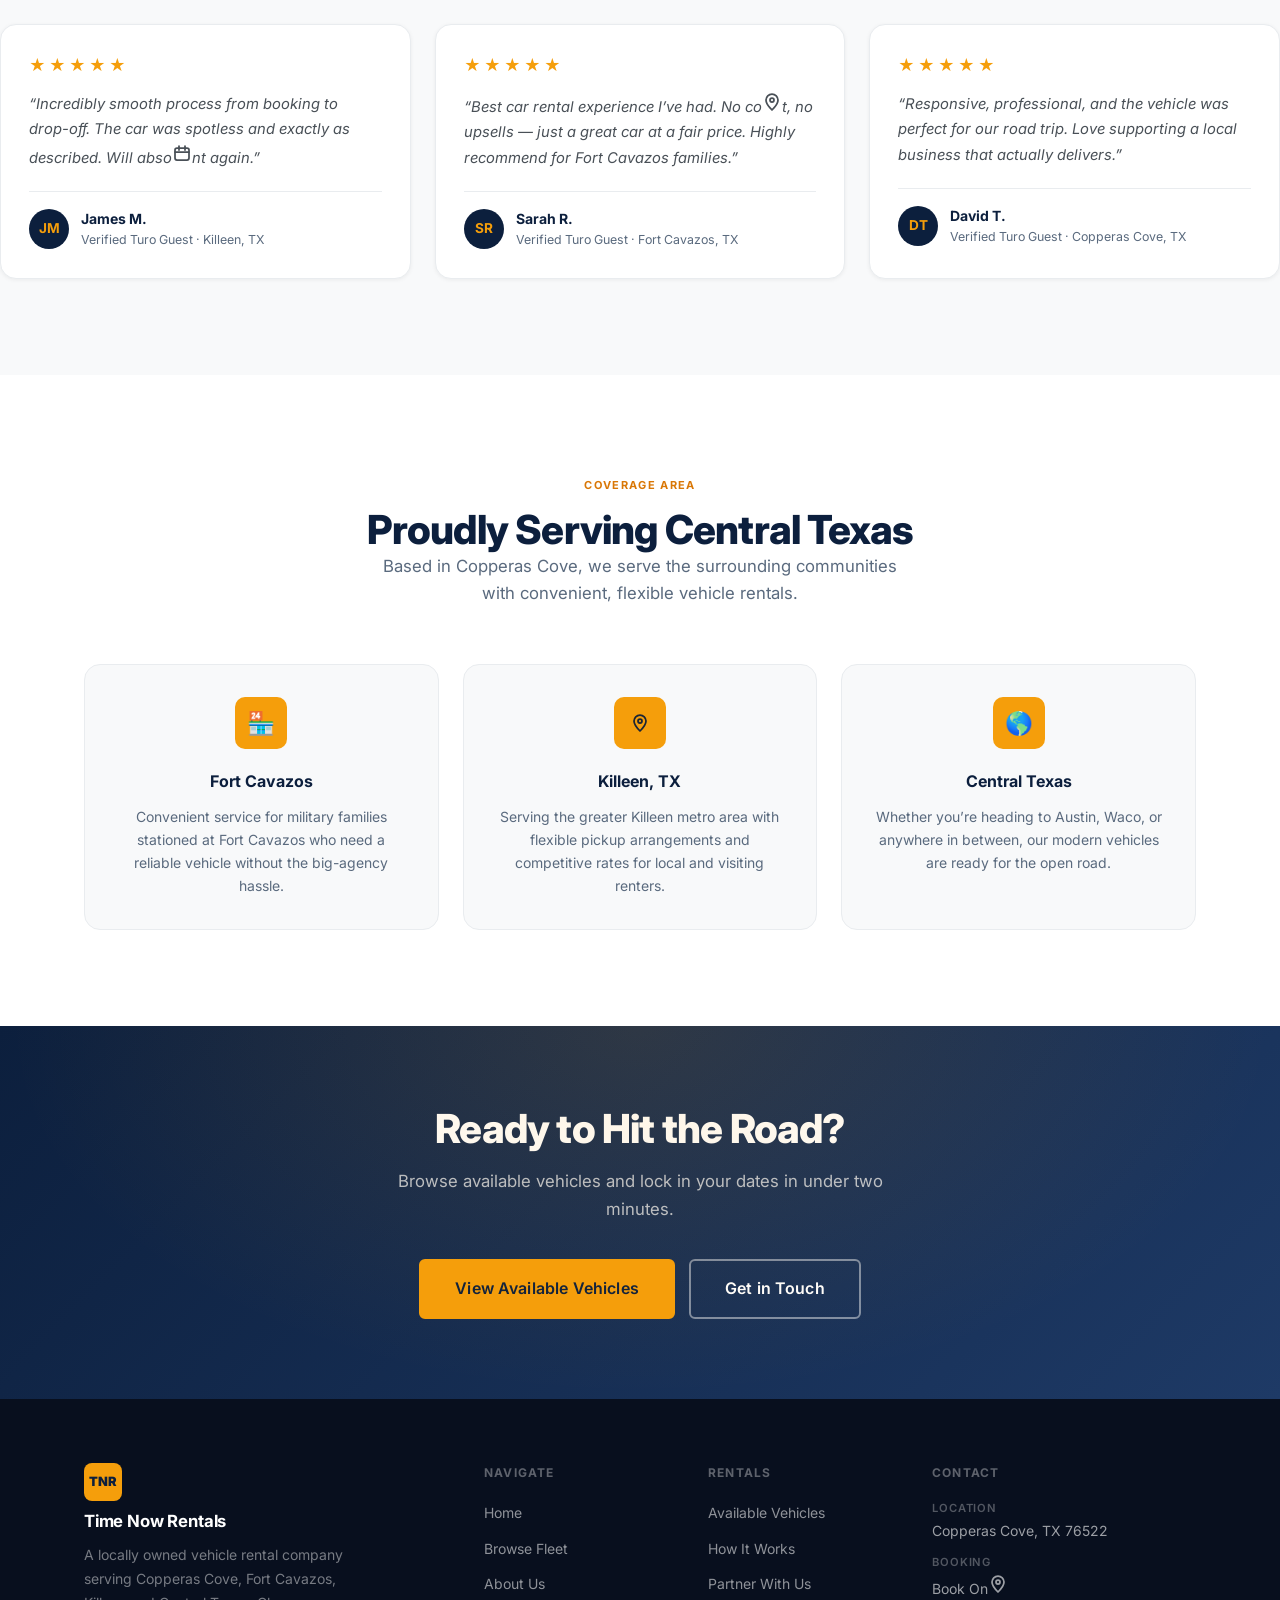
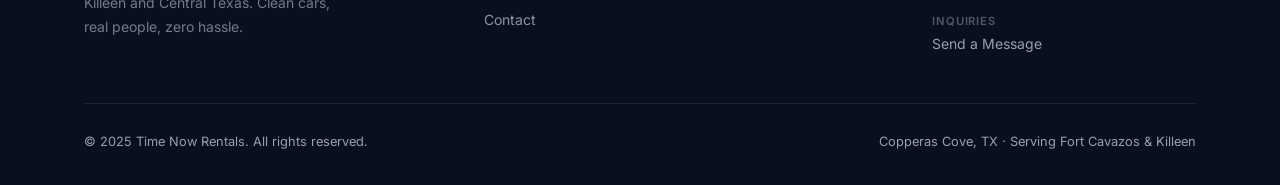
==== commit e19b2c35: "Replace emoji icons with SVG icons in Why Choose and Put Your Car sections" ====
--- a/index.html
+++ b/index.html
@@ -200,30 +200,29 @@
           <p class="section-subtitle">We&rsquo;re a locally owned rental company built for this community — not a corporate chain. That means real people, real service, and vehicles you can count on.</p>
           <div class="why-features">
             <div class="why-feature">
-              <div class="why-feature-icon">&#128176;</div>
+              <div class="why-feature-icon"><svg width="20" height="20" viewBox="0 0 20 20" fill="none" xmlns="http://www.w3.org/2000/svg" aria-hidden="true"><path d="M10 2v1.5M10 16.5V18M6.5 6.5C6.5 5.12 8.07 4 10 4s3.5 1.12 3.5 2.5c0 1.4-1.57 2.5-3.5 2.5S6.5 10.1 6.5 11.5C6.5 12.88 8.07 14 10 14s3.5-1.12 3.5-2.5" stroke="currentColor" stroke-width="1.75" stroke-linecap="round" stroke-linejoin="round"/></svg></div>
               <strong>Transparent Pricing</strong>
               <span>No surprise fees. What you see is what you pay.</span>
             </div>
             <div class="why-feature">
-              <div class="why-feature-icon">&#128663;</div>
+              <div class="why-feature-icon"><svg width="20" height="20" viewBox="0 0 20 20" fill="none" xmlns="http://www.w3.org/2000/svg" aria-hidden="true"><path d="M3 10l1.5-4.5h11L17 10M3 10v4h1.5m12-4v4H15m-10.5 0h11M6 14a1.5 1.5 0 100-3 1.5 1.5 0 000 3zm8 0a1.5 1.5 0 100-3 1.5 1.5 0 000 3z" stroke="currentColor" stroke-width="1.75" stroke-linecap="round" stroke-linejoin="round"/></svg></div>
               <strong>Modern Fleet</strong>
               <span>Clean, well-maintained vehicles ready for any trip.</span>
             </div>
             <div class="why-feature">
-              <div class="why-feature-icon">&#9889;</div>
+              <div class="why-feature-icon"><svg width="20" height="20" viewBox="0 0 20 20" fill="none" xmlns="http://www.w3.org/2000/svg" aria-hidden="true"><path d="M11 2L4 11h6l-1 7 7-9h-6l1-7z" stroke="currentColor" stroke-width="1.75" stroke-linecap="round" stroke-linejoin="round"/></svg></div>
               <strong>Book in Minutes</strong>
               <span>Reserve online 24/7 — no phone calls required.</span>
             </div>
             <div class="why-feature">
-              <div class="why-feature-icon">&#127968;</div>
+              <div class="why-feature-icon"><svg width="20" height="20" viewBox="0 0 20 20" fill="none" xmlns="http://www.w3.org/2000/svg" aria-hidden="true"><path d="M10 2a6 6 0 016 6c0 4-6 10-6 10S4 12 4 8a6 6 0 016-6z" stroke="currentColor" stroke-width="1.75" stroke-linecap="round" stroke-linejoin="round"/><circle cx="10" cy="8" r="2" stroke="currentColor" stroke-width="1.75"/></svg></div>
               <strong>Local &amp; Community-First</strong>
               <span>Proudly serving Copperas Cove, Killeen &amp; Fort Cavazos.</span>
             </div>
           </div>
         </div>
-        <div class="why-visual">
-          <div class="why-photo-main">
-            <img src="https://res.cloudinary.com/outdoorsy/image/upload/t_odw,a_exif,q_auto,f_auto,w_600,h_400,c_fill/v1775086550/p/rentals/513238/images/hoom2nwshmah9omjgcvp.jpg" alt="Time Now Rentals fleet vehicle — Buick Encore GX" loading="lazy" width="600" height="400">
+        <div class="why-visual"><svg width="20" height="20" viewBox="0 0 20 20" fill="none" xmlns="http://www.w3.org/2000/svg" aria-hidden="true"><path d="M3 10l1.5-4.5h11L17 10M3 10v4h1.5m12-4v4H15m-10.5 0h11M6 14a1.5 1.5 0 100-3 1.5 1.5 0 000 3zm8 0a1.5 1.5 0 100-3 1.5 1.5 0 000 3z" stroke="currentColor" stroke-width="1.75" stroke-linecap="round" stroke-linejoin="round"/></svg>  <div class="why-photo-main">
+            <img src="https://res.cloudinary.com/outdoorsy/image/upload/q_auto,f_auto,w_600,h_400,c_fill/v1775086550/p/rentals/513238/images/hoom2nwshmah9omjgcvp.jpg" alt="Time Now Rentals fleet vehicle — Buick Encore GX" loading="lazy" width="600" height="400">
           </div>
           <div class="why-photo-float">
             <div class="float-card-value">5.0 &#9733;</div>
@@ -234,38 +233,38 @@
     </div>
   </section>
 
-  <!-- ── List / Partner Section ── -->
+  <!-- ── List / Part<svg width="20" height="20" viewBox="0 0 20 20" fill="none" xmlns="http://www.w3.org/2000/svg" aria-hidden="true"><path d="M11 2L4 11h6l-1 7 7-9h-6l1-7z" stroke="currentColor" stroke-width="1.75" stroke-linecap="round" stroke-linejoin="round"/></svg>tion ── -->
   <section class="list-car-section" id="partner" aria-labelledby="partner-heading">
     <div class="container">
       <div class="list-car-inner">
         <div class="list-car-text">
           <span class="section-eyebrow" style="color: var(--gold-light);">For Vehicle Owners</span>
           <h2 class="section-title light" id="partner-heading">Put Your Car to Work</h2>
-          <p class="section-subtitle light">Have a vehicle sitting idle? Partner with Time Now Rentals and turn downtime into income. We handle bookings, vetting, and guest support — you just collect.</p>
+          <p class="section-subtitle light">Have a vehicle sitting idle? Partner with Ti<svg width="20" height="20" viewBox="0 0 20 20" fill="none" xmlns="http://www.w3.org/2000/svg" aria-hidden="true"><path d="M10 2a6 6 0 016 6c0 4-6 10-6 10S4 12 4 8a6 6 0 016-6z" stroke="currentColor" stroke-width="1.75" stroke-linecap="round" stroke-linejoin="round"/><circle cx="10" cy="8" r="2" stroke="currentColor" stroke-width="1.75"/></svg>ntals and turn downtime into income. We handle bookings, vetting, and guest support — you just collect.</p>
           <ul class="list-car-perks" aria-label="Partnership benefits">
             <li>
-              <div class="perk-icon">&#128176;</div>
+              <div class="perk-icon"><svg width="20" height="20" viewBox="0 0 20 20" fill="none" xmlns="http://www.w3.org/2000/svg" aria-hidden="true"><path d="M10 2v1.5M10 16.5V18M6.5 6.5C6.5 5.12 8.07 4 10 4s3.5 1.12 3.5 2.5c0 1.4-1.57 2.5-3.5 2.5S6.5 10.1 6.5 11.5C6.5 12.88 8.07 14 10 14s3.5-1.12 3.5-2.5" stroke="currentColor" stroke-width="1.75" stroke-linecap="round" stroke-linejoin="round"/></svg></div>
               <div class="perk-text">
                 <strong>Competitive Earnings</strong>
                 <span>Earn meaningful passive income based on your vehicle and availability.</span>
               </div>
             </li>
             <li>
-              <div class="perk-icon">&#128737;</div>
+              <div class="perk-icon"><svg width="20" height="20" viewBox="0 0 20 20" fill="none" xmlns="http://www.w3.org/2000/svg" aria-hidden="true"><path d="M10 2l7 3v5c0 4-3 7-7 8C7 17 4 14 3 10V5l7-3z" stroke="currentColor" stroke-width="1.75" stroke-linecap="round" stroke-linejoin="round"/><path d="M7.5 10l1.5 1.5L12.5 8" stroke="currentColor" stroke-width="1.75" stroke-linecap="round" stroke-linejoin="round"/></svg></div>
               <div class="perk-text">
-                <strong>Coverage Included</strong>
+     <svg width="20" height="20" viewBox="0 0 20 20" fill="none" xmlns="http://www.w3.org/2000/svg" aria-hidden="true"><path d="M10 2v1.5M10 16.5V18M6.5 6.5C6.5 5.12 8.07 4 10 4s3.5 1.12 3.5 2.5c0 1.4-1.57 2.5-3.5 2.5S6.5 10.1 6.5 11.5C6.5 12.88 8.07 14 10 14s3.5-1.12 3.5-2.5" stroke="currentColor" stroke-width="1.75" stroke-linecap="round" stroke-linejoin="round"/></svg>  <strong>Coverage Included</strong>
                 <span>Every rental comes with protection coverage for peace of mind.</span>
               </div>
             </li>
             <li>
-              <div class="perk-icon">&#128197;</div>
+              <div class="perk-icon"><svg width="20" height="20" viewBox="0 0 20 20" fill="none" xmlns="http://www.w3.org/2000/svg" aria-hidden="true"><rect x="3" y="5" width="14" height="12" rx="2" stroke="currentColor" stroke-width="1.75"/><path d="M3 9h14M7 3v4M13 3v4" stroke="currentColor" stroke-width="1.75" stroke-linecap="round"/></svg></div>
               <div class="perk-text">
                 <strong>You Control the Schedule</strong>
                 <span>Block dates whenever you need your vehicle — your terms, always.</span>
               </div>
             </li>
             <li>
-              <div class="perk-icon">&#128205;</div>
+              <div class="perk-icon"><svg width="20" height="20" viewBox="0 0 20 20" fill="none" xmlns="http://www.w3.org/2000/svg" aria-hidden="true"><path d="M10 2a6 6 0 016 6c0 4-6 10-6 10S4 12 4 8a6 6 0 016-6z" stroke="currentColor" stroke-width="1.75" stroke-linecap="round" stroke-linejoin="round"/><circle cx="10" cy="8" r="2" stroke="currentColor" stroke-width="1.75"/></svg></div>
               <div class="perk-text">
                 <strong>Stays Local</strong>
                 <span>Your vehicle stays in the Copperas Cove area, serving the local community.</span>
@@ -279,7 +278,7 @@
         <div class="list-car-visual">
           <div class="list-car-badge">Partner<br>Program</div>
           <div class="list-car-photo">
-            <img src="https://res.cloudinary.com/outdoorsy/image/upload/t_odw,a_exif,q_auto,f_auto,w_600,h_400,c_fill/v1775086550/p/rentals/513238/images/hoom2nwshmah9omjgcvp.jpg" alt="Vehicle available for partnership with Time Now Rentals" loading="lazy" width="600" height="400">
+            <img src="https://res.cloudinary.com/outdoorsy/image/upload/q_auto,f_auto,w_600,h_400,c_fill/v1775086550/p/rentals/513238/images/hoom2nwshmah9omjgcvp.jpg" alt="Vehicle available for partnership with Time Now Rentals" loading="lazy" width="600" height="400">
           </div>
         </div>
       </div>
@@ -289,7 +288,7 @@
   <!-- ── Reviews ── -->
   <section class="reviews-section section" aria-labelledby="reviews-heading">
     <div class="container">
-      <div class="section-header centered">
+    <svg width="20" height="20" viewBox="0 0 20 20" fill="none" xmlns="http://www.w3.org/2000/svg" aria-hidden="true"><path d="M10 2l7 3v5c0 4-3 7-7 8C7 17 4 14 3 10V5l7-3z" stroke="currentColor" stroke-width="1.75" stroke-linecap="round" stroke-linejoin="round"/><path d="M7.5 10l1.5 1.5L12.5 8" stroke="currentColor" stroke-width="1.75" stroke-linecap="round" stroke-linejoin="round"/></svg>ass="section-header centered">
         <span class="section-eyebrow">Guest Reviews</span>
         <h2 class="section-title" id="reviews-heading">What Our Guests Say</h2>
         <p class="section-subtitle">Real reviews from real renters. We&rsquo;re proud of our 5-star reputation.</p>
@@ -297,7 +296,7 @@
       <div class="reviews-grid">
         <article class="review-card">
           <div class="review-stars"><span>&#9733;</span><span>&#9733;</span><span>&#9733;</span><span>&#9733;</span><span>&#9733;</span></div>
-          <p class="review-text">&ldquo;Incredibly smooth process from booking to drop-off. The car was spotless and exactly as described. Will absolutely rent again.&rdquo;</p>
+          <p class="review-text">&ldquo;Incredibly smooth process from booking to drop-off. The car was spotless and exactly as described. Will abso<svg width="20" height="20" viewBox="0 0 20 20" fill="none" xmlns="http://www.w3.org/2000/svg" aria-hidden="true"><rect x="3" y="5" width="14" height="12" rx="2" stroke="currentColor" stroke-width="1.75"/><path d="M3 9h14M7 3v4M13 3v4" stroke="currentColor" stroke-width="1.75" stroke-linecap="round"/></svg>nt again.&rdquo;</p>
           <div class="review-author">
             <div class="review-avatar">JM</div>
             <div>
@@ -308,7 +307,7 @@
         </article>
         <article class="review-card">
           <div class="review-stars"><span>&#9733;</span><span>&#9733;</span><span>&#9733;</span><span>&#9733;</span><span>&#9733;</span></div>
-          <p class="review-text">&ldquo;Best car rental experience I&rsquo;ve had. No counter wait, no upsells — just a great car at a fair price. Highly recommend for Fort Cavazos families.&rdquo;</p>
+          <p class="review-text">&ldquo;Best car rental experience I&rsquo;ve had. No co<svg width="20" height="20" viewBox="0 0 20 20" fill="none" xmlns="http://www.w3.org/2000/svg" aria-hidden="true"><path d="M10 2a6 6 0 016 6c0 4-6 10-6 10S4 12 4 8a6 6 0 016-6z" stroke="currentColor" stroke-width="1.75" stroke-linecap="round" stroke-linejoin="round"/><circle cx="10" cy="8" r="2" stroke="currentColor" stroke-width="1.75"/></svg>t, no upsells — just a great car at a fair price. Highly recommend for Fort Cavazos families.&rdquo;</p>
           <div class="review-author">
             <div class="review-avatar">SR</div>
             <div>
@@ -347,7 +346,7 @@
           <p>Convenient service for military families stationed at Fort Cavazos who need a reliable vehicle without the big-agency hassle.</p>
         </div>
         <div class="serve-card">
-          <div class="serve-icon">&#128205;</div>
+          <div class="serve-icon"><svg width="20" height="20" viewBox="0 0 20 20" fill="none" xmlns="http://www.w3.org/2000/svg" aria-hidden="true"><path d="M10 2a6 6 0 016 6c0 4-6 10-6 10S4 12 4 8a6 6 0 016-6z" stroke="currentColor" stroke-width="1.75" stroke-linecap="round" stroke-linejoin="round"/><circle cx="10" cy="8" r="2" stroke="currentColor" stroke-width="1.75"/></svg></div>
           <h3>Killeen, TX</h3>
           <p>Serving the greater Killeen metro area with flexible pickup arrangements and competitive rates for local and visiting renters.</p>
         </div>
@@ -412,7 +411,7 @@
             <div class="footer-contact-item">
               <div>
                 <span class="fi-label">Booking</span>
-                <a href="fleet.html">Book Online 24/7</a>
+                <a href="fleet.html">Book On<svg width="20" height="20" viewBox="0 0 20 20" fill="none" xmlns="http://www.w3.org/2000/svg" aria-hidden="true"><path d="M10 2a6 6 0 016 6c0 4-6 10-6 10S4 12 4 8a6 6 0 016-6z" stroke="currentColor" stroke-width="1.75" stroke-linecap="round" stroke-linejoin="round"/><circle cx="10" cy="8" r="2" stroke="currentColor" stroke-width="1.75"/></svg></a>
               </div>
             </div>
             <div class="footer-contact-item">
--- a/style.css
+++ b/style.css
@@ -385,7 +385,7 @@
   display: flex;
   align-items: center;
   justify-content: center;
-  font-size: 1.1rem;
+  color: white;
   flex-shrink: 0;
   margin-bottom: 4px;
 }
@@ -481,7 +481,7 @@
   display: flex;
   align-items: center;
   justify-content: center;
-  font-size: 1.1rem;
+  color: var(--gold);
   flex-shrink: 0;
 }
 .list-car-perks strong {
